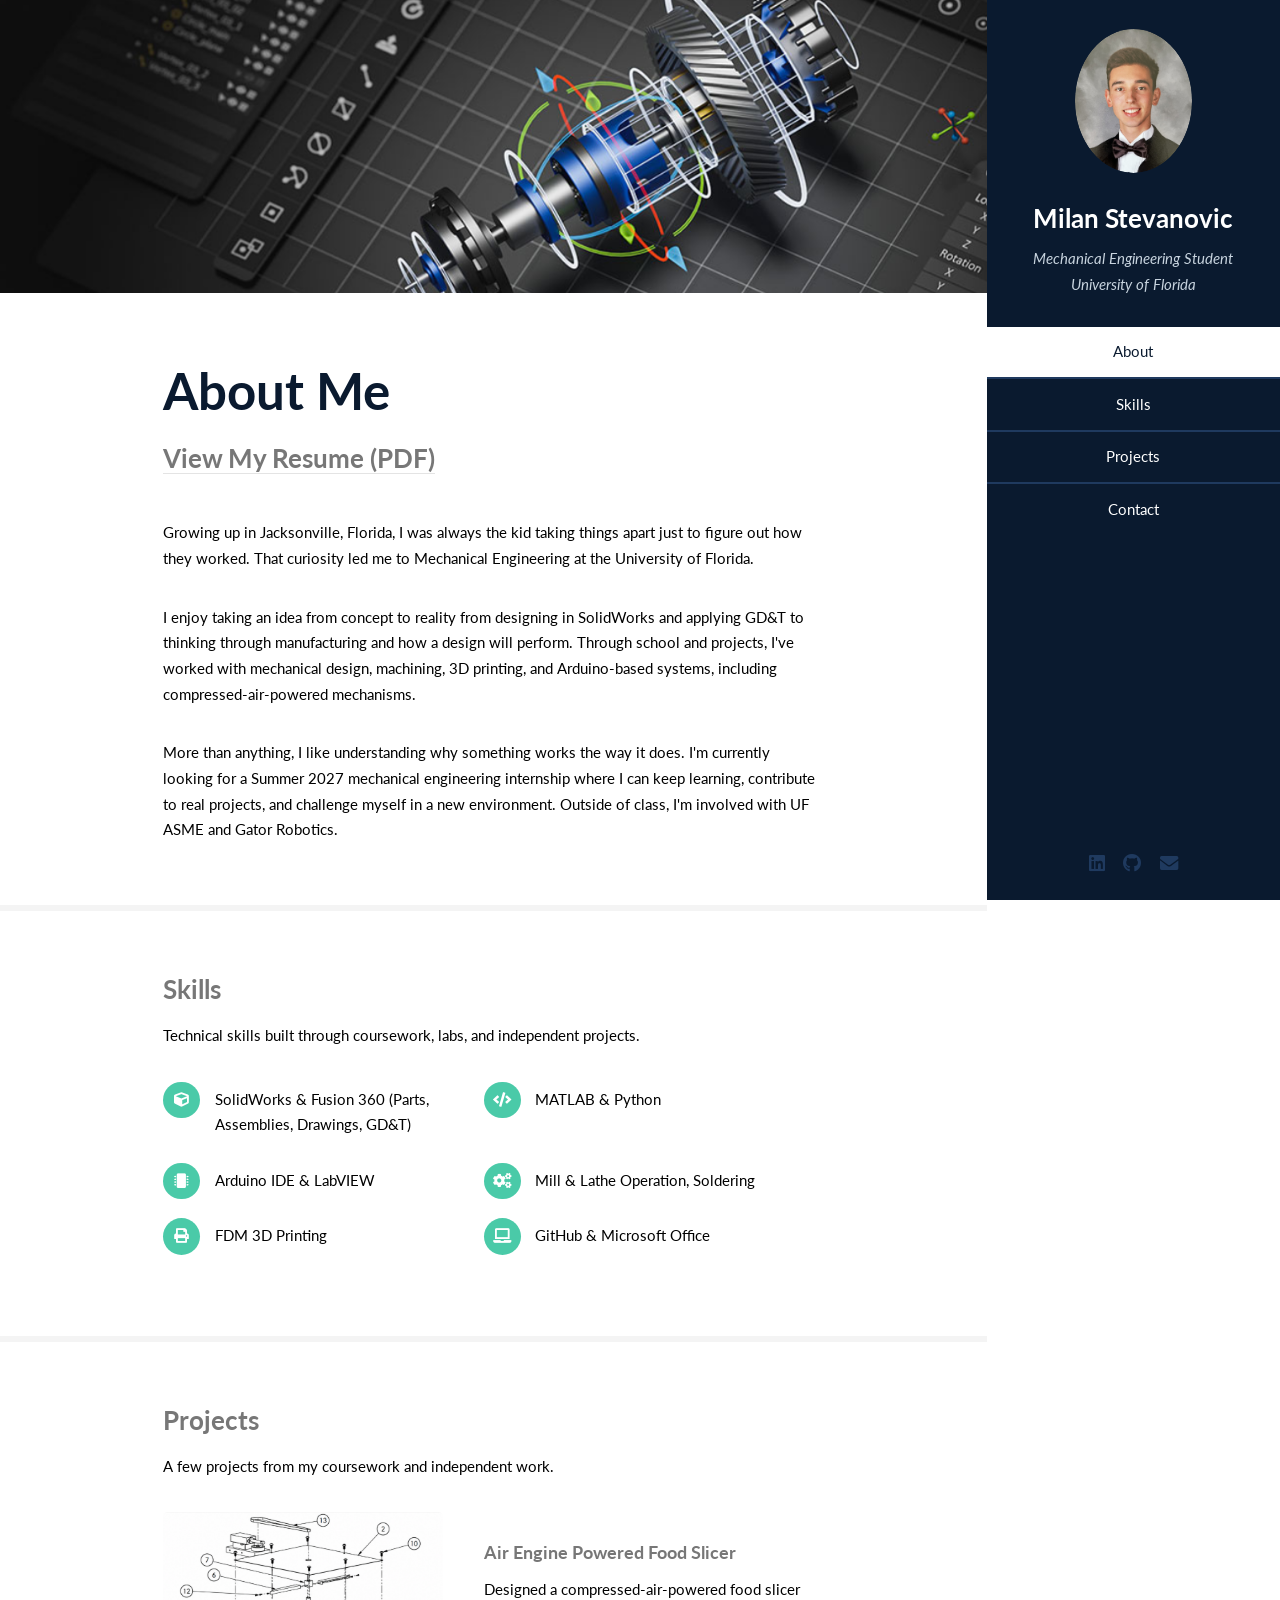
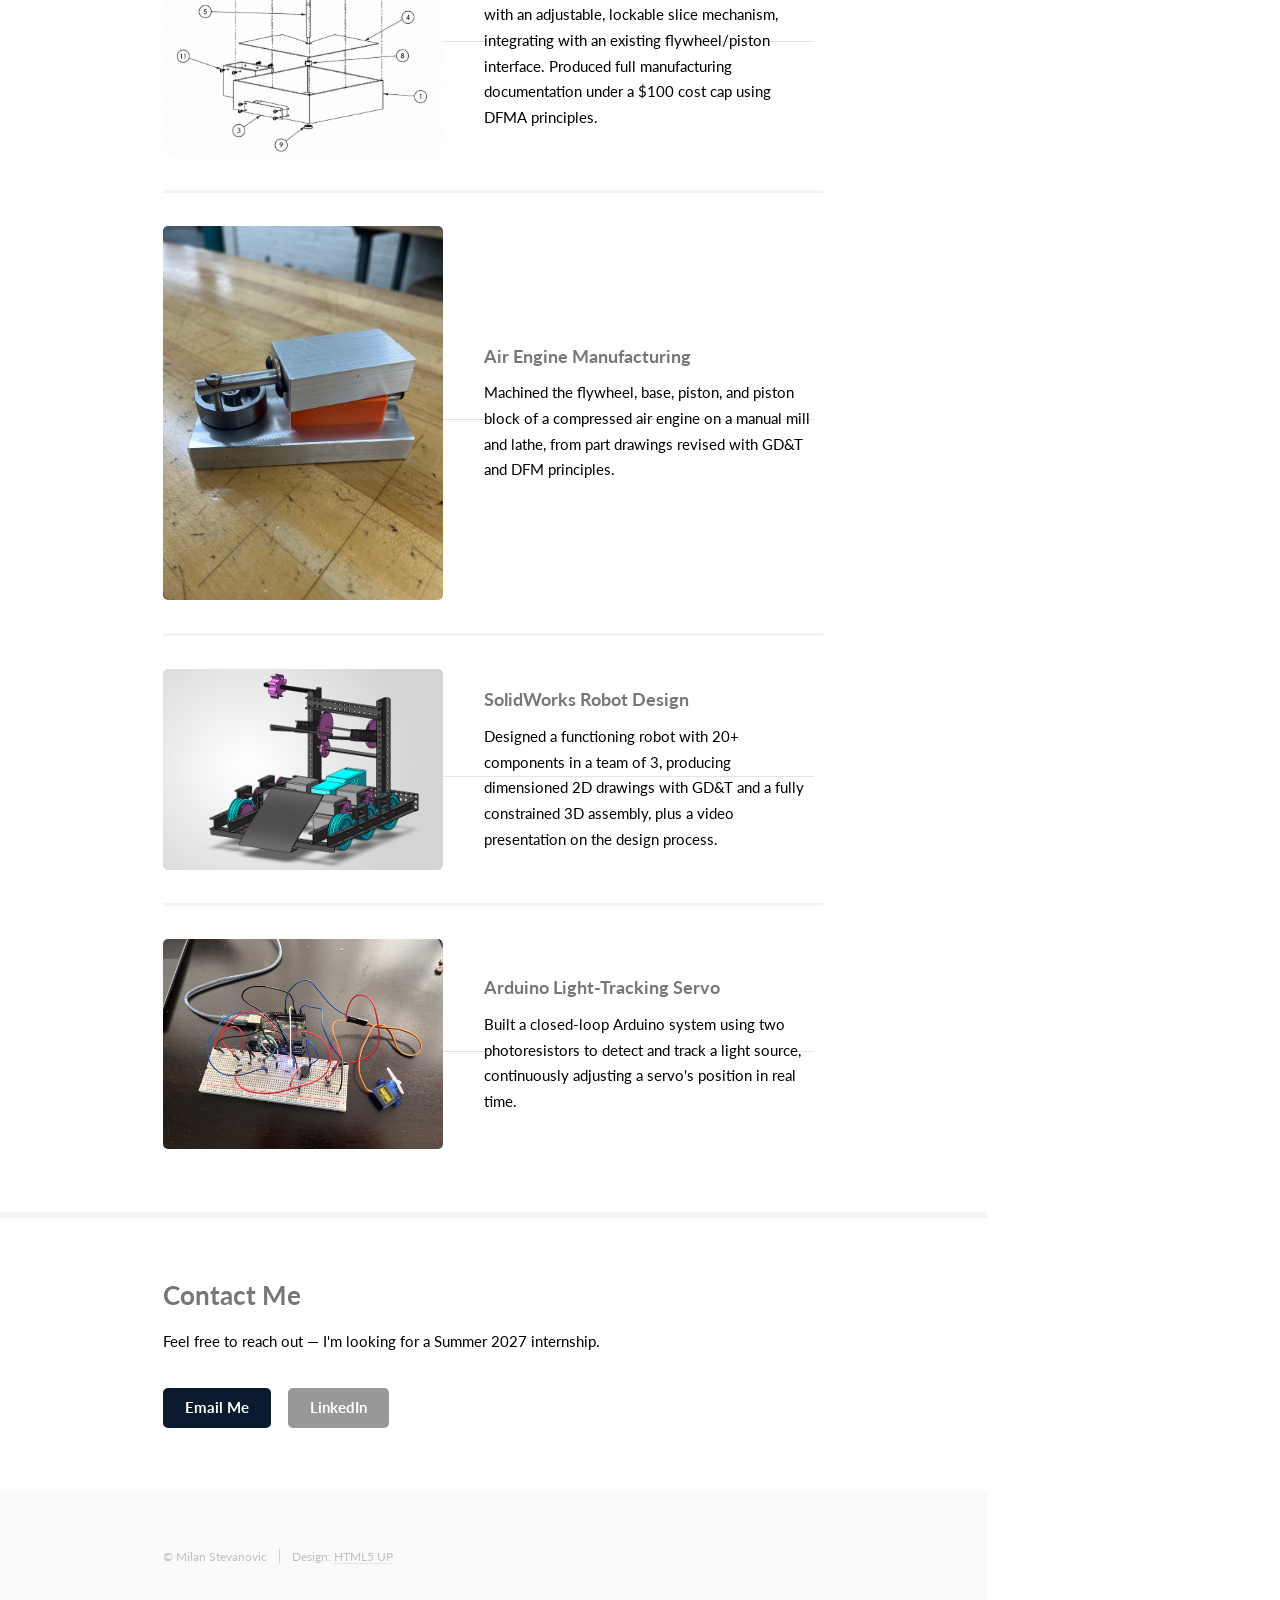
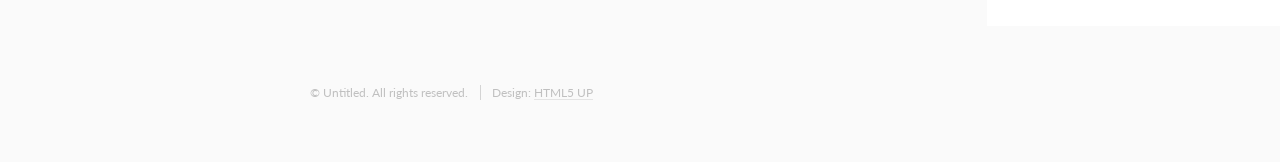
==== index.html @ d5497166 "Update print statement from 'Hello' to 'Goodbye'" ====
<!DOCTYPE HTML>
<html>
	<head>
		<title>Milan Stevanovic — Mechanical Engineering Portfolio</title>
		<meta charset="utf-8" />
		<meta name="viewport" content="width=device-width, initial-scale=1, user-scalable=no" />
		<link rel="stylesheet" href="assets/css/main.css" />
	</head>
	<body class="is-preload">

		<!-- Header -->
<section id="header">
				<header>
					<span class="image avatar"><img src="images/avatar.jpg" alt="" /></span>
					<h1 id="logo"><a href="#">Milan Stevanovic</a></h1>
					<p>Mechanical Engineering Student<br />
					University of Florida</p>
				</header>
				<nav id="nav">
					<ul>
						<li><a href="#one" class="active">About</a></li>
						<li><a href="#two">Skills</a></li>
						<li><a href="#three">Projects</a></li>
						<li><a href="#four">Contact</a></li>
					</ul>
				</nav>
				<footer>
					<ul class="icons">
						<li><a href="https://www.linkedin.com/in/milan-stevanovic-946974375/" class="icon brands fa-linkedin"><span class="label">LinkedIn</span></a></li>
						<li><a href="#" class="icon brands fa-github"><span class="label">Github</span></a></li>
						<li><a href="mailto:stevann.milan@gmail.com" class="icon solid fa-envelope"><span class="label">Email</span></a></li>
					</ul>
				</footer>
			</section>

		<!-- Wrapper -->
			<div id="wrapper">

				<!-- Main -->
					<div id="main">

						<!-- One -->
							<section id="one">
								<div class="image main" data-position="center">
									<img src="images/banner1.png" alt="" />
								</div>
								<div class="container">
									<header class="major">
										<h2>About Me</h2>
										<p><a href="documents/Resume.pdf" target="_blank">View My Resume (PDF)</a></p>
									</header>
									<p>Growing up in Jacksonville, Florida, I was always the kid taking things apart just to figure out how they worked. That curiosity led me to Mechanical Engineering at the University of Florida.</p>

<p>I enjoy taking an idea from concept to reality  from designing in SolidWorks and applying GD&T to thinking through manufacturing and how a design will perform. Through school and projects, I've worked with mechanical design, machining, 3D printing, and Arduino-based systems, including compressed-air-powered mechanisms.</p>

<p>More than anything, I like understanding why something works the way it does. I'm currently looking for a Summer 2027 mechanical engineering internship where I can keep learning, contribute to real projects, and challenge myself in a new environment. Outside of class, I'm involved with UF ASME and Gator Robotics.</p>
								</div>
							</section>

						<!-- Two -->
							<section id="two">
								<div class="container">
									<h3>Skills</h3>
									<p>Technical skills built through coursework, labs, and independent projects.</p>
									<ul class="feature-icons">
    <li class="icon solid fa-cube">SolidWorks &amp; Fusion 360 (Parts, Assemblies, Drawings, GD&T)</li>
    <li class="icon solid fa-code">MATLAB &amp; Python</li>
    <li class="icon solid fa-microchip">Arduino IDE &amp; LabVIEW</li>
    <li class="icon solid fa-cogs">Mill &amp; Lathe Operation, Soldering</li>
    <li class="icon solid fa-print">FDM 3D Printing</li>
    <li class="icon solid fa-laptop">GitHub &amp; Microsoft Office</li>
</ul>
								</div>
							</section>

<!-- Three -->
							<section id="three">
								<div class="container">
									<h3>Projects</h3>
									<p>A few projects from my coursework and independent work.</p>
									<div class="features">
										<article>
											<a href="air-engine-slicer.html" class="article-link">
												<span class="image"><img src="images/explodedview.png" alt="" /></span>
												<div class="inner">
													<h4>Air Engine Powered Food Slicer</h4>
													<p>Designed a compressed-air-powered food slicer with an adjustable, lockable slice mechanism, integrating with an existing flywheel/piston interface. Produced full manufacturing documentation under a $100 cost cap using DFMA principles.</p>
												</div>
											</a>
										</article>
										<article>
	<a href="air-engine-manufacturing.html" class="article-link">
		<span class="image"><img src="images/engine1.JPG" alt="" /></span>
		<div class="inner">
			<h4>Air Engine Manufacturing</h4>
			<p>Machined the flywheel, base, piston, and piston block of a compressed air engine on a manual mill and lathe, from part drawings revised with GD&amp;T and DFM principles.</p>
		</div>
	</a>
</article>
										<article>
											<a href="solidworks-robot.html" class="article-link">
												<span class="image"><img src="images/robot-image.png" alt="" /></span>
												<div class="inner">
													<h4>SolidWorks Robot Design</h4>
													<p>Designed a functioning robot with 20+ components in a team of 3, producing dimensioned 2D drawings with GD&amp;T and a fully constrained 3D assembly, plus a video presentation on the design process.</p>
												</div>
											</a>
										</article>
										<article>
											<a href="animal-feeder.html" class="article-link">
	<span class="image"><img src="images/arduino.png" alt="Breadboard wiring for the light-tracking servo circuit" /></span>
	<div class="inner">
		<h4>Arduino Light-Tracking Servo</h4>
		<p>Built a closed-loop Arduino system using two photoresistors to detect and track a light source, continuously adjusting a servo's position in real time.</p>
	</div>
</a>
										</article>
									</div>
								</div>
							</section>

						<!-- Four -->
							<section id="four">
								<div class="container">
									<h3>Contact Me</h3>
									<p>Feel free to reach out — I'm looking for a Summer 2027 internship.</p>
									<ul class="actions">
										<li><a href="mailto:stevann.milan@gmail.com" class="button primary">Email Me</a></li>
										<li><a href="https://www.linkedin.com/in/milan-stevanovic-946974375/" class="button">LinkedIn</a></li>
									</ul>
								</div>
							</section>

					</div>

				<!-- Footer -->
					<section id="footer">
						<div class="container">
							<ul class="copyright">
								<li>&copy; Milan Stevanovic</li><li>Design: <a href="http://html5up.net">HTML5 UP</a></li>
							</ul>
						</div>
					</section>

			</div>

		<!-- Scripts -->
			<script src="assets/js/jquery.min.js"></script>
			<script src="assets/js/jquery.scrollex.min.js"></script>
			<script src="assets/js/jquery.scrolly.min.js"></script>
			<script src="assets/js/browser.min.js"></script>
			<script src="assets/js/breakpoints.min.js"></script>
			<script src="assets/js/util.js"></script>
			<script src="assets/js/main.js"></script>

	</body>
</html>

						<!-- Five -->
						<!--
							<section id="five">
								<div class="container">
									<h3>Elements</h3>

									<section>
										<h4>Text</h4>
										<p>This is <b>bold</b> and this is <strong>strong</strong>. This is <i>italic</i> and this is <em>emphasized</em>.
										This is <sup>superscript</sup> text and this is <sub>subscript</sub> text.
										This is <u>underlined</u> and this is code: <code>for (;;) { ... }</code>. Finally, <a href="#">this is a link</a>.</p>
										<hr />
										<header>
											<h4>Heading with a Subtitle</h4>
											<p>Lorem ipsum dolor sit amet nullam id egestas urna aliquam</p>
										</header>
										<p>Nunc lacinia ante nunc ac lobortis. Interdum adipiscing gravida odio porttitor sem non mi integer non faucibus ornare mi ut ante amet placerat aliquet. Volutpat eu sed ante lacinia sapien lorem accumsan varius montes viverra nibh in adipiscing blandit tempus accumsan.</p>
										<header>
											<h5>Heading with a Subtitle</h5>
											<p>Lorem ipsum dolor sit amet nullam id egestas urna aliquam</p>
										</header>
										<p>Nunc lacinia ante nunc ac lobortis. Interdum adipiscing gravida odio porttitor sem non mi integer non faucibus ornare mi ut ante amet placerat aliquet. Volutpat eu sed ante lacinia sapien lorem accumsan varius montes viverra nibh in adipiscing blandit tempus accumsan.</p>
										<hr />
										<h2>Heading Level 2</h2>
										<h3>Heading Level 3</h3>
										<h4>Heading Level 4</h4>
										<h5>Heading Level 5</h5>
										<h6>Heading Level 6</h6>
										<hr />
										<h5>Blockquote</h5>
										<blockquote>Fringilla nisl. Donec accumsan interdum nisi, quis tincidunt felis sagittis eget tempus euismod. Vestibulum ante ipsum primis in faucibus vestibulum. Blandit adipiscing eu felis iaculis volutpat ac adipiscing accumsan faucibus. Vestibulum ante ipsum primis in faucibus lorem ipsum dolor sit amet nullam adipiscing eu felis.</blockquote>
										<h5>Preformatted</h5>
										<pre><code>i = 0;

while (!deck.isInOrder()) {
    print 'Iteration ' + i;
    deck.shuffle();
    i++;
}

print 'It took ' + i + ' iterations to sort the deck.';</code></pre>
									</section>

									<section>
										<h4>Lists</h4>
										<div class="row">
											<div class="col-6 col-12-xsmall">
												<h5>Unordered</h5>
												<ul>
													<li>Dolor pulvinar etiam magna etiam.</li>
													<li>Sagittis adipiscing lorem eleifend.</li>
													<li>Felis enim feugiat dolore viverra.</li>
												</ul>
												<h5>Alternate</h5>
												<ul class="alt">
													<li>Dolor pulvinar etiam magna etiam.</li>
													<li>Sagittis adipiscing lorem eleifend.</li>
													<li>Felis enim feugiat dolore viverra.</li>
												</ul>
											</div>
											<div class="col-6 col-12-xsmall">
												<h5>Ordered</h5>
												<ol>
													<li>Dolor pulvinar etiam magna etiam.</li>
													<li>Etiam vel felis at lorem sed viverra.</li>
													<li>Felis enim feugiat dolore viverra.</li>
													<li>Dolor pulvinar etiam magna etiam.</li>
													<li>Etiam vel felis at lorem sed viverra.</li>
													<li>Felis enim feugiat dolore viverra.</li>
												</ol>
												<h5>Icons</h5>
												<ul class="icons">
													<li><a href="#" class="icon brands fa-twitter"><span class="label">Twitter</span></a></li>
													<li><a href="#" class="icon brands fa-facebook-f"><span class="label">Facebook</span></a></li>
													<li><a href="#" class="icon brands fa-instagram"><span class="label">Instagram</span></a></li>
													<li><a href="#" class="icon brands fa-github"><span class="label">Github</span></a></li>
													<li><a href="#" class="icon brands fa-dribbble"><span class="label">Dribbble</span></a></li>
													<li><a href="#" class="icon brands fa-tumblr"><span class="label">Tumblr</span></a></li>
												</ul>
											</div>
										</div>
										<h5>Actions</h5>
										<ul class="actions">
											<li><a href="#" class="button primary">Default</a></li>
											<li><a href="#" class="button">Default</a></li>
											<li><a href="#" class="button alt">Default</a></li>
										</ul>
										<ul class="actions small">
											<li><a href="#" class="button primary small">Small</a></li>
											<li><a href="#" class="button small">Small</a></li>
											<li><a href="#" class="button alt small">Small</a></li>
										</ul>
										<div class="row">
											<div class="col-3 col-6-medium col-12-xsmall">
												<ul class="actions stacked">
													<li><a href="#" class="button primary">Default</a></li>
													<li><a href="#" class="button">Default</a></li>
													<li><a href="#" class="button alt">Default</a></li>
												</ul>
											</div>
											<div class="col-3 col-6 col-12-xsmall">
												<ul class="actions stacked">
													<li><a href="#" class="button primary small">Small</a></li>
													<li><a href="#" class="button small">Small</a></li>
													<li><a href="#" class="button alt small">Small</a></li>
												</ul>
											</div>
											<div class="col-3 col-6-medium col-12-xsmall">
												<ul class="actions stacked">
													<li><a href="#" class="button primary fit">Default</a></li>
													<li><a href="#" class="button fit">Default</a></li>
													<li><a href="#" class="button alt fit">Default</a></li>
												</ul>
											</div>
											<div class="col-3 col-6-medium col-12-xsmall">
												<ul class="actions stacked">
													<li><a href="#" class="button primary small fit">Small</a></li>
													<li><a href="#" class="button small fit">Small</a></li>
													<li><a href="#" class="button alt small fit">Small</a></li>
												</ul>
											</div>
										</div>
									</section>

									<section>
										<h4>Table</h4>
										<h5>Default</h5>
										<div class="table-wrapper">
											<table>
												<thead>
													<tr>
														<th>Name</th>
														<th>Description</th>
														<th>Price</th>
													</tr>
												</thead>
												<tbody>
													<tr>
														<td>Item One</td>
														<td>Ante turpis integer aliquet porttitor.</td>
														<td>29.99</td>
													</tr>
													<tr>
														<td>Item Two</td>
														<td>Vis ac commodo adipiscing arcu aliquet.</td>
														<td>19.99</td>
													</tr>
													<tr>
														<td>Item Three</td>
														<td> Morbi faucibus arcu accumsan lorem.</td>
														<td>29.99</td>
													</tr>
													<tr>
														<td>Item Four</td>
														<td>Vitae integer tempus condimentum.</td>
														<td>19.99</td>
													</tr>
													<tr>
														<td>Item Five</td>
														<td>Ante turpis integer aliquet porttitor.</td>
														<td>29.99</td>
													</tr>
												</tbody>
												<tfoot>
													<tr>
														<td colspan="2"></td>
														<td>100.00</td>
													</tr>
												</tfoot>
											</table>
										</div>

										<h5>Alternate</h5>
										<div class="table-wrapper">
											<table class="alt">
												<thead>
													<tr>
														<th>Name</th>
														<th>Description</th>
														<th>Price</th>
													</tr>
												</thead>
												<tbody>
													<tr>
														<td>Item One</td>
														<td>Ante turpis integer aliquet porttitor.</td>
														<td>29.99</td>
													</tr>
													<tr>
														<td>Item Two</td>
														<td>Vis ac commodo adipiscing arcu aliquet.</td>
														<td>19.99</td>
													</tr>
													<tr>
														<td>Item Three</td>
														<td> Morbi faucibus arcu accumsan lorem.</td>
														<td>29.99</td>
													</tr>
													<tr>
														<td>Item Four</td>
														<td>Vitae integer tempus condimentum.</td>
														<td>19.99</td>
													</tr>
													<tr>
														<td>Item Five</td>
														<td>Ante turpis integer aliquet porttitor.</td>
														<td>29.99</td>
													</tr>
												</tbody>
												<tfoot>
													<tr>
														<td colspan="2"></td>
														<td>100.00</td>
													</tr>
												</tfoot>
											</table>
										</div>
									</section>

									<section>
										<h4>Buttons</h4>
										<ul class="actions">
											<li><a href="#" class="button primary">Primary</a></li>
											<li><a href="#" class="button">Default</a></li>
											<li><a href="#" class="button alt">Alternate</a></li>
										</ul>
										<ul class="actions">
											<li><a href="#" class="button primary large">Large</a></li>
											<li><a href="#" class="button">Default</a></li>
											<li><a href="#" class="button alt small">Small</a></li>
										</ul>
										<ul class="actions fit">
											<li><a href="#" class="button primary fit">Fit</a></li>
											<li><a href="#" class="button fit">Fit</a></li>
											<li><a href="#" class="button alt fit">Fit</a></li>
										</ul>
										<ul class="actions fit small">
											<li><a href="#" class="button primary fit small">Fit + Small</a></li>
											<li><a href="#" class="button fit small">Fit + Small</a></li>
											<li><a href="#" class="button alt fit small">Fit + Small</a></li>
										</ul>
										<ul class="actions">
											<li><a href="#" class="button primary icon solid fa-download">Icon</a></li>
											<li><a href="#" class="button icon solid fa-download">Icon</a></li>
											<li><a href="#" class="button alt icon solid fa-check">Icon</a></li>
										</ul>
										<ul class="actions">
											<li><span class="button primary disabled">Primary</span></li>
											<li><span class="button disabled">Default</span></li>
											<li><span class="button alt disabled">Alternate</span></li>
										</ul>
									</section>

									<section>
										<h4>Form</h4>
										<form method="post" action="#">
											<div class="row gtr-uniform">
												<div class="col-6 col-12-xsmall">
													<input type="text" name="demo-name" id="demo-name" value="" placeholder="Name" />
												</div>
												<div class="col-6 col-12-xsmall">
													<input type="email" name="demo-email" id="demo-email" value="" placeholder="Email" />
												</div>
												<div class="col-12">
													<select name="demo-category" id="demo-category">
														<option value="">- Category -</option>
														<option value="1">Manufacturing</option>
														<option value="1">Shipping</option>
														<option value="1">Administration</option>
														<option value="1">Human Resources</option>
													</select>
												</div>
												<div class="col-4 col-12-medium">
													<input type="radio" id="demo-priority-low" name="demo-priority" checked>
													<label for="demo-priority-low">Low Priority</label>
												</div>
												<div class="col-4 col-12-medium">
													<input type="radio" id="demo-priority-normal" name="demo-priority">
													<label for="demo-priority-normal">Normal Priority</label>
												</div>
												<div class="col-4 col-12-medium">
													<input type="radio" id="demo-priority-high" name="demo-priority">
													<label for="demo-priority-high">High Priority</label>
												</div>
												<div class="col-6 col-12-medium">
													<input type="checkbox" id="demo-copy" name="demo-copy">
													<label for="demo-copy">Email me a copy of this message</label>
												</div>
												<div class="col-6 col-12-medium">
													<input type="checkbox" id="demo-human" name="demo-human" checked>
													<label for="demo-human">I am a human and not a robot</label>
												</div>
												<div class="col-12">
													<textarea name="demo-message" id="demo-message" placeholder="Enter your message" rows="6"></textarea>
												</div>
												<div class="col-12">
													<ul class="actions">
														<li><input type="submit" value="Send Message" /></li>
														<li><input type="reset" value="Reset" class="alt" /></li>
													</ul>
												</div>
											</div>
										</form>
									</section>

									<section>
										<h4>Image</h4>
										<h5>Fit</h5>
										<span class="image fit"><img src="images/banner.jpg" alt="" /></span>
										<div class="box alt">
											<div class="row gtr-50 gtr-uniform">
												<div class="col-4"><span class="image fit"><img src="images/pic01.jpg" alt="" /></span></div>
												<div class="col-4"><span class="image fit"><img src="images/pic02.jpg" alt="" /></span></div>
												<div class="col-4"><span class="image fit"><img src="images/pic03.jpg" alt="" /></span></div>
												<div class="col-4"><span class="image fit"><img src="images/pic02.jpg" alt="" /></span></div>
												<div class="col-4"><span class="image fit"><img src="images/pic03.jpg" alt="" /></span></div>
												<div class="col-4"><span class="image fit"><img src="images/pic01.jpg" alt="" /></span></div>
												<div class="col-4"><span class="image fit"><img src="images/pic03.jpg" alt="" /></span></div>
												<div class="col-4"><span class="image fit"><img src="images/pic01.jpg" alt="" /></span></div>
												<div class="col-4"><span class="image fit"><img src="images/pic02.jpg" alt="" /></span></div>
											</div>
										</div>
										<h5>Left &amp; Right</h5>
										<p><span class="image left"><img src="images/avatar.jpg" alt="" /></span>Fringilla nisl. Donec accumsan interdum nisi, quis tincidunt felis sagittis eget. tempus euismod. Vestibulum ante ipsum primis in faucibus vestibulum. Blandit adipiscing eu felis iaculis volutpat ac adipiscing accumsan eu faucibus. Integer ac pellentesque praesent tincidunt felis sagittis eget. tempus euismod. Vestibulum ante ipsum primis in faucibus vestibulum. Blandit adipiscing eu felis iaculis volutpat ac adipiscing accumsan eu faucibus. Integer ac pellentesque praesent. Donec accumsan interdum nisi, quis tincidunt felis sagittis eget. tempus euismod. Vestibulum ante ipsum primis in faucibus vestibulum. Blandit adipiscing eu felis iaculis volutpat ac adipiscing accumsan eu faucibus. Integer ac pellentesque praesent tincidunt felis sagittis eget. tempus euismod. Vestibulum ante ipsum primis in faucibus vestibulum. Blandit adipiscing eu felis iaculis volutpat ac adipiscing accumsan eu faucibus. Integer ac pellentesque praesent.</p>
										<p><span class="image right"><img src="images/avatar.jpg" alt="" /></span>Fringilla nisl. Donec accumsan interdum nisi, quis tincidunt felis sagittis eget. tempus euismod. Vestibulum ante ipsum primis in faucibus vestibulum. Blandit adipiscing eu felis iaculis volutpat ac adipiscing accumsan eu faucibus. Integer ac pellentesque praesent tincidunt felis sagittis eget. tempus euismod. Vestibulum ante ipsum primis in faucibus vestibulum. Blandit adipiscing eu felis iaculis volutpat ac adipiscing accumsan eu faucibus. Integer ac pellentesque praesent. Donec accumsan interdum nisi, quis tincidunt felis sagittis eget. tempus euismod. Vestibulum ante ipsum primis in faucibus vestibulum. Blandit adipiscing eu felis iaculis volutpat ac adipiscing accumsan eu faucibus. Integer ac pellentesque praesent tincidunt felis sagittis eget. tempus euismod. Vestibulum ante ipsum primis in faucibus vestibulum. Blandit adipiscing eu felis iaculis volutpat ac adipiscing accumsan eu faucibus. Integer ac pellentesque praesent.</p>
									</section>

								</div>
							</section>
						-->

					</div>

				<!-- Footer -->
					<section id="footer">
						<div class="container">
							<ul class="copyright">
								<li>&copy; Untitled. All rights reserved.</li><li>Design: <a href="http://html5up.net">HTML5 UP</a></li>
							</ul>
						</div>
					</section>

			</div>

		<!-- Scripts -->
			<script src="assets/js/jquery.min.js"></script>
			<script src="assets/js/jquery.scrollex.min.js"></script>
			<script src="assets/js/jquery.scrolly.min.js"></script>
			<script src="assets/js/browser.min.js"></script>
			<script src="assets/js/breakpoints.min.js"></script>
			<script src="assets/js/util.js"></script>
			<script src="assets/js/main.js"></script>

	</body>
</html>
---- assets/css/main.css ----
@import url("fontawesome-all.min.css");
@import url("https://fonts.googleapis.com/css?family=Lato:400,400italic,700,700italic|Source+Code+Pro:400");

/*
	Read Only by HTML5 UP
	html5up.net | @ajlkn
	Free for personal and commercial use under the CCA 3.0 license (html5up.net/license)
*/

html, body, div, span, applet, object,
iframe, h1, h2, h3, h4, h5, h6, p, blockquote,
pre, a, abbr, acronym, address, big, cite,
code, del, dfn, em, img, ins, kbd, q, s, samp,
small, strike, strong, sub, sup, tt, var, b,
u, i, center, dl, dt, dd, ol, ul, li, fieldset,
form, label, legend, table, caption, tbody,
tfoot, thead, tr, th, td, article, aside,
canvas, details, embed, figure, figcaption,
footer, header, hgroup, menu, nav, output, ruby,
section, summary, time, mark, audio, video {
	margin: 0;
	padding: 0;
	border: 0;
	font-size: 100%;
	font: inherit;
	vertical-align: baseline;}

article, aside, details, figcaption, figure,
footer, header, hgroup, menu, nav, section {
	display: block;}

body {
	line-height: 1;
}

ol, ul {
	list-style: none;
}

blockquote, q {
	quotes: none;
}

	blockquote:before, blockquote:after, q:before, q:after {
		content: '';
		content: none;
	}

table {
	border-collapse: collapse;
	border-spacing: 0;
}

body {
	-webkit-text-size-adjust: none;
}

mark {
	background-color: transparent;
	color: inherit;
}

input::-moz-focus-inner {
	border: 0;
	padding: 0;
}

input, select, textarea {
	-moz-appearance: none;
	-webkit-appearance: none;
	-ms-appearance: none;
	appearance: none;
}

/* Basic */

	html {
		box-sizing: border-box;
	}

	*, *:before, *:after {
		box-sizing: inherit;
	}

	body {
		background: #fff;
	}

		body.is-preload *, body.is-preload *:before, body.is-preload *:after {
			-moz-animation: none !important;
			-webkit-animation: none !important;
			-ms-animation: none !important;
			animation: none !important;
			-moz-transition: none !important;
			-webkit-transition: none !important;
			-ms-transition: none !important;
			transition: none !important;
		}

	body, input, select, textarea {
		color: #000000;
		font-family: "Lato", sans-serif;
		font-size: 16pt;
		font-weight: 400;
		line-height: 1.75em;
	}

	a {
		-moz-transition: color 0.2s ease-in-out, border-color 0.2s ease-in-out;
		-webkit-transition: color 0.2s ease-in-out, border-color 0.2s ease-in-out;
		-ms-transition: color 0.2s ease-in-out, border-color 0.2s ease-in-out;
		transition: color 0.2s ease-in-out, border-color 0.2s ease-in-out;
		border-bottom: solid 1px #e4e4e4;
		color: inherit;
		text-decoration: none;
	}

		a:hover {
			border-bottom-color: transparent;
			color: #0A1A2F !important;
		}

	strong, b {
		color: #000000;
		font-weight: 700;
	}

	em, i {
		font-style: italic;
	}

	p {
		margin: 0 0 2.25em 0;
	}

	h1, h2, h3, h4, h5, h6 {
		color: #777;
		font-weight: 700;
		line-height: 1em;
		margin: 0 0 0.5625em 0;
	}

		h1 a, h2 a, h3 a, h4 a, h5 a, h6 a {
			border: 0;
			color: inherit;
			text-decoration: none;
		}

	h2 {
		font-size: 2em;
		line-height: 1.5em;
	}

	h3 {
		font-size: 1.75em;
		line-height: 1.5em;
	}

	h4 {
		font-size: 1.25em;
		line-height: 1.5em;
	}

	h5 {
		font-size: 0.9em;
		line-height: 1.5em;
	}

	h6 {
		font-size: 0.7em;
		line-height: 1.5em;
	}

	sub {
		font-size: 0.8em;
		position: relative;
		top: 0.5em;
	}

	sup {
		font-size: 0.8em;
		position: relative;
		top: -0.5em;
	}

	hr {
		border: 0;
		border-bottom: solid 2px #f4f4f4;
		margin: 2.25em 0;
	}

		hr.major {
			margin: 3.375em 0;
		}

	blockquote {
		border-left: solid 8px #e4e4e4;
		font-style: italic;
		margin: 0 0 2.25em 0;
		padding: 0.5em 0 0.5em 2em;
	}

	code {
		background: #555;
		border-radius: 5px;
		color: #fff;
		font-family: "Source Code Pro", monospace;
		font-size: 0.9em;
		margin: 0 0.25em;
		padding: 0.25em 0.65em;
	}

	pre {
		font-family: "Source Code Pro", monospace;
		font-size: 0.9em;
		margin: 0 0 2.25em 0;
	}

		pre code {
			-webkit-overflow-scrolling: touch;
			display: block;
			line-height: 1.5em;
			overflow-x: auto;
			padding: 1em 1.5em;
		}

	.align-left {
		text-align: left;
	}

	.align-center {
		text-align: center;
	}

	.align-right {
		text-align: right;
	}

/* Row */

	.row {
		display: flex;
		flex-wrap: wrap;
		box-sizing: border-box;
		align-items: stretch;
	}

		.row > * {
			box-sizing: border-box;
		}

		.row.gtr-uniform > * > :last-child {
			margin-bottom: 0;
		}

		.row.aln-left {
			justify-content: flex-start;
		}

		.row.aln-center {
			justify-content: center;
		}

		.row.aln-right {
			justify-content: flex-end;
		}

		.row.aln-top {
			align-items: flex-start;
		}

		.row.aln-middle {
			align-items: center;
		}

		.row.aln-bottom {
			align-items: flex-end;
		}

		.row > .imp {
			order: -1;
		}

		.row > .col-1 {
			width: 8.33333%;
		}

		.row > .off-1 {
			margin-left: 8.33333%;
		}

		.row > .col-2 {
			width: 16.66667%;
		}

		.row > .off-2 {
			margin-left: 16.66667%;
		}

		.row > .col-3 {
			width: 25%;
		}

		.row > .off-3 {
			margin-left: 25%;
		}

		.row > .col-4 {
			width: 33.33333%;
		}

		.row > .off-4 {
			margin-left: 33.33333%;
		}

		.row > .col-5 {
			width: 41.66667%;
		}

		.row > .off-5 {
			margin-left: 41.66667%;
		}

		.row > .col-6 {
			width: 50%;
		}

		.row > .off-6 {
			margin-left: 50%;
		}

		.row > .col-7 {
			width: 58.33333%;
		}

		.row > .off-7 {
			margin-left: 58.33333%;
		}

		.row > .col-8 {
			width: 66.66667%;
		}

		.row > .off-8 {
			margin-left: 66.66667%;
		}

		.row > .col-9 {
			width: 75%;
		}

		.row > .off-9 {
			margin-left: 75%;
		}

		.row > .col-10 {
			width: 83.33333%;
		}

		.row > .off-10 {
			margin-left: 83.33333%;
		}

		.row > .col-11 {
			width: 91.66667%;
		}

		.row > .off-11 {
			margin-left: 91.66667%;
		}

		.row > .col-12 {
			width: 100%;
		}

		.row > .off-12 {
			margin-left: 100%;
		}

		.row.gtr-0 {
			margin-top: 0;
			margin-left: 0em;
		}

			.row.gtr-0 > * {
				padding: 0 0 0 0em;
			}

			.row.gtr-0.gtr-uniform {
				margin-top: 0em;
			}

				.row.gtr-0.gtr-uniform > * {
					padding-top: 0em;
				}

		.row.gtr-25 {
			margin-top: 0;
			margin-left: -0.5em;
		}

			.row.gtr-25 > * {
				padding: 0 0 0 0.5em;
			}

			.row.gtr-25.gtr-uniform {
				margin-top: -0.5em;
			}

				.row.gtr-25.gtr-uniform > * {
					padding-top: 0.5em;
				}

		.row.gtr-50 {
			margin-top: 0;
			margin-left: -1em;
		}

			.row.gtr-50 > * {
				padding: 0 0 0 1em;
			}

			.row.gtr-50.gtr-uniform {
				margin-top: -1em;
			}

				.row.gtr-50.gtr-uniform > * {
					padding-top: 1em;
				}

		.row {
			margin-top: 0;
			margin-left: -2em;
		}

			.row > * {
				padding: 0 0 0 2em;
			}

			.row.gtr-uniform {
				margin-top: -2em;
			}

				.row.gtr-uniform > * {
					padding-top: 2em;
				}

		.row.gtr-150 {
			margin-top: 0;
			margin-left: -3em;
		}

			.row.gtr-150 > * {
				padding: 0 0 0 3em;
			}

			.row.gtr-150.gtr-uniform {
				margin-top: -3em;
			}

				.row.gtr-150.gtr-uniform > * {
					padding-top: 3em;
				}

		.row.gtr-200 {
			margin-top: 0;
			margin-left: -4em;
		}

			.row.gtr-200 > * {
				padding: 0 0 0 4em;
			}

			.row.gtr-200.gtr-uniform {
				margin-top: -4em;
			}

				.row.gtr-200.gtr-uniform > * {
					padding-top: 4em;
				}

		@media screen and (max-width: 1680px) {

			.row {
				display: flex;
				flex-wrap: wrap;
				box-sizing: border-box;
				align-items: stretch;
			}

				.row > * {
					box-sizing: border-box;
				}

				.row.gtr-uniform > * > :last-child {
					margin-bottom: 0;
				}

				.row.aln-left {
					justify-content: flex-start;
				}

				.row.aln-center {
					justify-content: center;
				}

				.row.aln-right {
					justify-content: flex-end;
				}

				.row.aln-top {
					align-items: flex-start;
				}

				.row.aln-middle {
					align-items: center;
				}

				.row.aln-bottom {
					align-items: flex-end;
				}

				.row > .imp-xlarge {
					order: -1;
				}

				.row > .col-1-xlarge {
					width: 8.33333%;
				}

				.row > .off-1-xlarge {
					margin-left: 8.33333%;
				}

				.row > .col-2-xlarge {
					width: 16.66667%;
				}

				.row > .off-2-xlarge {
					margin-left: 16.66667%;
				}

				.row > .col-3-xlarge {
					width: 25%;
				}

				.row > .off-3-xlarge {
					margin-left: 25%;
				}

				.row > .col-4-xlarge {
					width: 33.33333%;
				}

				.row > .off-4-xlarge {
					margin-left: 33.33333%;
				}

				.row > .col-5-xlarge {
					width: 41.66667%;
				}

				.row > .off-5-xlarge {
					margin-left: 41.66667%;
				}

				.row > .col-6-xlarge {
					width: 50%;
				}

				.row > .off-6-xlarge {
					margin-left: 50%;
				}

				.row > .col-7-xlarge {
					width: 58.33333%;
				}

				.row > .off-7-xlarge {
					margin-left: 58.33333%;
				}

				.row > .col-8-xlarge {
					width: 66.66667%;
				}

				.row > .off-8-xlarge {
					margin-left: 66.66667%;
				}

				.row > .col-9-xlarge {
					width: 75%;
				}

				.row > .off-9-xlarge {
					margin-left: 75%;
				}

				.row > .col-10-xlarge {
					width: 83.33333%;
				}

				.row > .off-10-xlarge {
					margin-left: 83.33333%;
				}

				.row > .col-11-xlarge {
					width: 91.66667%;
				}

				.row > .off-11-xlarge {
					margin-left: 91.66667%;
				}

				.row > .col-12-xlarge {
					width: 100%;
				}

				.row > .off-12-xlarge {
					margin-left: 100%;
				}

				.row.gtr-0 {
					margin-top: 0;
					margin-left: 0em;
				}

					.row.gtr-0 > * {
						padding: 0 0 0 0em;
					}

					.row.gtr-0.gtr-uniform {
						margin-top: 0em;
					}

						.row.gtr-0.gtr-uniform > * {
							padding-top: 0em;
						}

				.row.gtr-25 {
					margin-top: 0;
					margin-left: -0.5em;
				}

					.row.gtr-25 > * {
						padding: 0 0 0 0.5em;
					}

					.row.gtr-25.gtr-uniform {
						margin-top: -0.5em;
					}

						.row.gtr-25.gtr-uniform > * {
							padding-top: 0.5em;
						}

				.row.gtr-50 {
					margin-top: 0;
					margin-left: -1em;
				}

					.row.gtr-50 > * {
						padding: 0 0 0 1em;
					}

					.row.gtr-50.gtr-uniform {
						margin-top: -1em;
					}

						.row.gtr-50.gtr-uniform > * {
							padding-top: 1em;
						}

				.row {
					margin-top: 0;
					margin-left: -2em;
				}

					.row > * {
						padding: 0 0 0 2em;
					}

					.row.gtr-uniform {
						margin-top: -2em;
					}

						.row.gtr-uniform > * {
							padding-top: 2em;
						}

				.row.gtr-150 {
					margin-top: 0;
					margin-left: -3em;
				}

					.row.gtr-150 > * {
						padding: 0 0 0 3em;
					}

					.row.gtr-150.gtr-uniform {
						margin-top: -3em;
					}

						.row.gtr-150.gtr-uniform > * {
							padding-top: 3em;
						}

				.row.gtr-200 {
					margin-top: 0;
					margin-left: -4em;
				}

					.row.gtr-200 > * {
						padding: 0 0 0 4em;
					}

					.row.gtr-200.gtr-uniform {
						margin-top: -4em;
					}

						.row.gtr-200.gtr-uniform > * {
							padding-top: 4em;
						}

		}

		@media screen and (max-width: 1280px) {

			.row {
				display: flex;
				flex-wrap: wrap;
				box-sizing: border-box;
				align-items: stretch;
			}

				.row > * {
					box-sizing: border-box;
				}

				.row.gtr-uniform > * > :last-child {
					margin-bottom: 0;
				}

				.row.aln-left {
					justify-content: flex-start;
				}

				.row.aln-center {
					justify-content: center;
				}

				.row.aln-right {
					justify-content: flex-end;
				}

				.row.aln-top {
					align-items: flex-start;
				}

				.row.aln-middle {
					align-items: center;
				}

				.row.aln-bottom {
					align-items: flex-end;
				}

				.row > .imp-large {
					order: -1;
				}

				.row > .col-1-large {
					width: 8.33333%;
				}

				.row > .off-1-large {
					margin-left: 8.33333%;
				}

				.row > .col-2-large {
					width: 16.66667%;
				}

				.row > .off-2-large {
					margin-left: 16.66667%;
				}

				.row > .col-3-large {
					width: 25%;
				}

				.row > .off-3-large {
					margin-left: 25%;
				}

				.row > .col-4-large {
					width: 33.33333%;
				}

				.row > .off-4-large {
					margin-left: 33.33333%;
				}

				.row > .col-5-large {
					width: 41.66667%;
				}

				.row > .off-5-large {
					margin-left: 41.66667%;
				}

				.row > .col-6-large {
					width: 50%;
				}

				.row > .off-6-large {
					margin-left: 50%;
				}

				.row > .col-7-large {
					width: 58.33333%;
				}

				.row > .off-7-large {
					margin-left: 58.33333%;
				}

				.row > .col-8-large {
					width: 66.66667%;
				}

				.row > .off-8-large {
					margin-left: 66.66667%;
				}

				.row > .col-9-large {
					width: 75%;
				}

				.row > .off-9-large {
					margin-left: 75%;
				}

				.row > .col-10-large {
					width: 83.33333%;
				}

				.row > .off-10-large {
					margin-left: 83.33333%;
				}

				.row > .col-11-large {
					width: 91.66667%;
				}

				.row > .off-11-large {
					margin-left: 91.66667%;
				}

				.row > .col-12-large {
					width: 100%;
				}

				.row > .off-12-large {
					margin-left: 100%;
				}

				.row.gtr-0 {
					margin-top: 0;
					margin-left: 0em;
				}

					.row.gtr-0 > * {
						padding: 0 0 0 0em;
					}

					.row.gtr-0.gtr-uniform {
						margin-top: 0em;
					}

						.row.gtr-0.gtr-uniform > * {
							padding-top: 0em;
						}

				.row.gtr-25 {
					margin-top: 0;
					margin-left: -0.375em;
				}

					.row.gtr-25 > * {
						padding: 0 0 0 0.375em;
					}

					.row.gtr-25.gtr-uniform {
						margin-top: -0.375em;
					}

						.row.gtr-25.gtr-uniform > * {
							padding-top: 0.375em;
						}

				.row.gtr-50 {
					margin-top: 0;
					margin-left: -0.75em;
				}

					.row.gtr-50 > * {
						padding: 0 0 0 0.75em;
					}

					.row.gtr-50.gtr-uniform {
						margin-top: -0.75em;
					}

						.row.gtr-50.gtr-uniform > * {
							padding-top: 0.75em;
						}

				.row {
					margin-top: 0;
					margin-left: -1.5em;
				}

					.row > * {
						padding: 0 0 0 1.5em;
					}

					.row.gtr-uniform {
						margin-top: -1.5em;
					}

						.row.gtr-uniform > * {
							padding-top: 1.5em;
						}

				.row.gtr-150 {
					margin-top: 0;
					margin-left: -2.25em;
				}

					.row.gtr-150 > * {
						padding: 0 0 0 2.25em;
					}

					.row.gtr-150.gtr-uniform {
						margin-top: -2.25em;
					}

						.row.gtr-150.gtr-uniform > * {
							padding-top: 2.25em;
						}

				.row.gtr-200 {
					margin-top: 0;
					margin-left: -3em;
				}

					.row.gtr-200 > * {
						padding: 0 0 0 3em;
					}

					.row.gtr-200.gtr-uniform {
						margin-top: -3em;
					}

						.row.gtr-200.gtr-uniform > * {
							padding-top: 3em;
						}

		}

		@media screen and (max-width: 1024px) {

			.row {
				display: flex;
				flex-wrap: wrap;
				box-sizing: border-box;
				align-items: stretch;
			}

				.row > * {
					box-sizing: border-box;
				}

				.row.gtr-uniform > * > :last-child {
					margin-bottom: 0;
				}

				.row.aln-left {
					justify-content: flex-start;
				}

				.row.aln-center {
					justify-content: center;
				}

				.row.aln-right {
					justify-content: flex-end;
				}

				.row.aln-top {
					align-items: flex-start;
				}

				.row.aln-middle {
					align-items: center;
				}

				.row.aln-bottom {
					align-items: flex-end;
				}

				.row > .imp-medium {
					order: -1;
				}

				.row > .col-1-medium {
					width: 8.33333%;
				}

				.row > .off-1-medium {
					margin-left: 8.33333%;
				}

				.row > .col-2-medium {
					width: 16.66667%;
				}

				.row > .off-2-medium {
					margin-left: 16.66667%;
				}

				.row > .col-3-medium {
					width: 25%;
				}

				.row > .off-3-medium {
					margin-left: 25%;
				}

				.row > .col-4-medium {
					width: 33.33333%;
				}

				.row > .off-4-medium {
					margin-left: 33.33333%;
				}

				.row > .col-5-medium {
					width: 41.66667%;
				}

				.row > .off-5-medium {
					margin-left: 41.66667%;
				}

				.row > .col-6-medium {
					width: 50%;
				}

				.row > .off-6-medium {
					margin-left: 50%;
				}

				.row > .col-7-medium {
					width: 58.33333%;
				}

				.row > .off-7-medium {
					margin-left: 58.33333%;
				}

				.row > .col-8-medium {
					width: 66.66667%;
				}

				.row > .off-8-medium {
					margin-left: 66.66667%;
				}

				.row > .col-9-medium {
					width: 75%;
				}

				.row > .off-9-medium {
					margin-left: 75%;
				}

				.row > .col-10-medium {
					width: 83.33333%;
				}

				.row > .off-10-medium {
					margin-left: 83.33333%;
				}

				.row > .col-11-medium {
					width: 91.66667%;
				}

				.row > .off-11-medium {
					margin-left: 91.66667%;
				}

				.row > .col-12-medium {
					width: 100%;
				}

				.row > .off-12-medium {
					margin-left: 100%;
				}

				.row.gtr-0 {
					margin-top: 0;
					margin-left: 0em;
				}

					.row.gtr-0 > * {
						padding: 0 0 0 0em;
					}

					.row.gtr-0.gtr-uniform {
						margin-top: 0em;
					}

						.row.gtr-0.gtr-uniform > * {
							padding-top: 0em;
						}

				.row.gtr-25 {
					margin-top: 0;
					margin-left: -0.375em;
				}

					.row.gtr-25 > * {
						padding: 0 0 0 0.375em;
					}

					.row.gtr-25.gtr-uniform {
						margin-top: -0.375em;
					}

						.row.gtr-25.gtr-uniform > * {
							padding-top: 0.375em;
						}

				.row.gtr-50 {
					margin-top: 0;
					margin-left: -0.75em;
				}

					.row.gtr-50 > * {
						padding: 0 0 0 0.75em;
					}

					.row.gtr-50.gtr-uniform {
						margin-top: -0.75em;
					}

						.row.gtr-50.gtr-uniform > * {
							padding-top: 0.75em;
						}

				.row {
					margin-top: 0;
					margin-left: -1.5em;
				}

					.row > * {
						padding: 0 0 0 1.5em;
					}

					.row.gtr-uniform {
						margin-top: -1.5em;
					}

						.row.gtr-uniform > * {
							padding-top: 1.5em;
						}

				.row.gtr-150 {
					margin-top: 0;
					margin-left: -2.25em;
				}

					.row.gtr-150 > * {
						padding: 0 0 0 2.25em;
					}

					.row.gtr-150.gtr-uniform {
						margin-top: -2.25em;
					}

						.row.gtr-150.gtr-uniform > * {
							padding-top: 2.25em;
						}

				.row.gtr-200 {
					margin-top: 0;
					margin-left: -3em;
				}

					.row.gtr-200 > * {
						padding: 0 0 0 3em;
					}

					.row.gtr-200.gtr-uniform {
						margin-top: -3em;
					}

						.row.gtr-200.gtr-uniform > * {
							padding-top: 3em;
						}

		}

		@media screen and (max-width: 736px) {

			.row {
				display: flex;
				flex-wrap: wrap;
				box-sizing: border-box;
				align-items: stretch;
			}

				.row > * {
					box-sizing: border-box;
				}

				.row.gtr-uniform > * > :last-child {
					margin-bottom: 0;
				}

				.row.aln-left {
					justify-content: flex-start;
				}

				.row.aln-center {
					justify-content: center;
				}

				.row.aln-right {
					justify-content: flex-end;
				}

				.row.aln-top {
					align-items: flex-start;
				}

				.row.aln-middle {
					align-items: center;
				}

				.row.aln-bottom {
					align-items: flex-end;
				}

				.row > .imp-small {
					order: -1;
				}

				.row > .col-1-small {
					width: 8.33333%;
				}

				.row > .off-1-small {
					margin-left: 8.33333%;
				}

				.row > .col-2-small {
					width: 16.66667%;
				}

				.row > .off-2-small {
					margin-left: 16.66667%;
				}

				.row > .col-3-small {
					width: 25%;
				}

				.row > .off-3-small {
					margin-left: 25%;
				}

				.row > .col-4-small {
					width: 33.33333%;
				}

				.row > .off-4-small {
					margin-left: 33.33333%;
				}

				.row > .col-5-small {
					width: 41.66667%;
				}

				.row > .off-5-small {
					margin-left: 41.66667%;
				}

				.row > .col-6-small {
					width: 50%;
				}

				.row > .off-6-small {
					margin-left: 50%;
				}

				.row > .col-7-small {
					width: 58.33333%;
				}

				.row > .off-7-small {
					margin-left: 58.33333%;
				}

				.row > .col-8-small {
					width: 66.66667%;
				}

				.row > .off-8-small {
					margin-left: 66.66667%;
				}

				.row > .col-9-small {
					width: 75%;
				}

				.row > .off-9-small {
					margin-left: 75%;
				}

				.row > .col-10-small {
					width: 83.33333%;
				}

				.row > .off-10-small {
					margin-left: 83.33333%;
				}

				.row > .col-11-small {
					width: 91.66667%;
				}

				.row > .off-11-small {
					margin-left: 91.66667%;
				}

				.row > .col-12-small {
					width: 100%;
				}

				.row > .off-12-small {
					margin-left: 100%;
				}

				.row.gtr-0 {
					margin-top: 0;
					margin-left: 0em;
				}

					.row.gtr-0 > * {
						padding: 0 0 0 0em;
					}

					.row.gtr-0.gtr-uniform {
						margin-top: 0em;
					}

						.row.gtr-0.gtr-uniform > * {
							padding-top: 0em;
						}

				.row.gtr-25 {
					margin-top: 0;
					margin-left: -0.3125em;
				}

					.row.gtr-25 > * {
						padding: 0 0 0 0.3125em;
					}

					.row.gtr-25.gtr-uniform {
						margin-top: -0.3125em;
					}

						.row.gtr-25.gtr-uniform > * {
							padding-top: 0.3125em;
						}

				.row.gtr-50 {
					margin-top: 0;
					margin-left: -0.625em;
				}

					.row.gtr-50 > * {
						padding: 0 0 0 0.625em;
					}

					.row.gtr-50.gtr-uniform {
						margin-top: -0.625em;
					}

						.row.gtr-50.gtr-uniform > * {
							padding-top: 0.625em;
						}

				.row {
					margin-top: 0;
					margin-left: -1.25em;
				}

					.row > * {
						padding: 0 0 0 1.25em;
					}

					.row.gtr-uniform {
						margin-top: -1.25em;
					}

						.row.gtr-uniform > * {
							padding-top: 1.25em;
						}

				.row.gtr-150 {
					margin-top: 0;
					margin-left: -1.875em;
				}

					.row.gtr-150 > * {
						padding: 0 0 0 1.875em;
					}

					.row.gtr-150.gtr-uniform {
						margin-top: -1.875em;
					}

						.row.gtr-150.gtr-uniform > * {
							padding-top: 1.875em;
						}

				.row.gtr-200 {
					margin-top: 0;
					margin-left: -2.5em;
				}

					.row.gtr-200 > * {
						padding: 0 0 0 2.5em;
					}

					.row.gtr-200.gtr-uniform {
						margin-top: -2.5em;
					}

						.row.gtr-200.gtr-uniform > * {
							padding-top: 2.5em;
						}

		}

		@media screen and (max-width: 480px) {

			.row {
				display: flex;
				flex-wrap: wrap;
				box-sizing: border-box;
				align-items: stretch;
			}

				.row > * {
					box-sizing: border-box;
				}

				.row.gtr-uniform > * > :last-child {
					margin-bottom: 0;
				}

				.row.aln-left {
					justify-content: flex-start;
				}

				.row.aln-center {
					justify-content: center;
				}

				.row.aln-right {
					justify-content: flex-end;
				}

				.row.aln-top {
					align-items: flex-start;
				}

				.row.aln-middle {
					align-items: center;
				}

				.row.aln-bottom {
					align-items: flex-end;
				}

				.row > .imp-xsmall {
					order: -1;
				}

				.row > .col-1-xsmall {
					width: 8.33333%;
				}

				.row > .off-1-xsmall {
					margin-left: 8.33333%;
				}

				.row > .col-2-xsmall {
					width: 16.66667%;
				}

				.row > .off-2-xsmall {
					margin-left: 16.66667%;
				}

				.row > .col-3-xsmall {
					width: 25%;
				}

				.row > .off-3-xsmall {
					margin-left: 25%;
				}

				.row > .col-4-xsmall {
					width: 33.33333%;
				}

				.row > .off-4-xsmall {
					margin-left: 33.33333%;
				}

				.row > .col-5-xsmall {
					width: 41.66667%;
				}

				.row > .off-5-xsmall {
					margin-left: 41.66667%;
				}

				.row > .col-6-xsmall {
					width: 50%;
				}

				.row > .off-6-xsmall {
					margin-left: 50%;
				}

				.row > .col-7-xsmall {
					width: 58.33333%;
				}

				.row > .off-7-xsmall {
					margin-left: 58.33333%;
				}

				.row > .col-8-xsmall {
					width: 66.66667%;
				}

				.row > .off-8-xsmall {
					margin-left: 66.66667%;
				}

				.row > .col-9-xsmall {
					width: 75%;
				}

				.row > .off-9-xsmall {
					margin-left: 75%;
				}

				.row > .col-10-xsmall {
					width: 83.33333%;
				}

				.row > .off-10-xsmall {
					margin-left: 83.33333%;
				}

				.row > .col-11-xsmall {
					width: 91.66667%;
				}

				.row > .off-11-xsmall {
					margin-left: 91.66667%;
				}

				.row > .col-12-xsmall {
					width: 100%;
				}

				.row > .off-12-xsmall {
					margin-left: 100%;
				}

				.row.gtr-0 {
					margin-top: 0;
					margin-left: 0em;
				}

					.row.gtr-0 > * {
						padding: 0 0 0 0em;
					}

					.row.gtr-0.gtr-uniform {
						margin-top: 0em;
					}

						.row.gtr-0.gtr-uniform > * {
							padding-top: 0em;
						}

				.row.gtr-25 {
					margin-top: 0;
					margin-left: -0.3125em;
				}

					.row.gtr-25 > * {
						padding: 0 0 0 0.3125em;
					}

					.row.gtr-25.gtr-uniform {
						margin-top: -0.3125em;
					}

						.row.gtr-25.gtr-uniform > * {
							padding-top: 0.3125em;
						}

				.row.gtr-50 {
					margin-top: 0;
					margin-left: -0.625em;
				}

					.row.gtr-50 > * {
						padding: 0 0 0 0.625em;
					}

					.row.gtr-50.gtr-uniform {
						margin-top: -0.625em;
					}

						.row.gtr-50.gtr-uniform > * {
							padding-top: 0.625em;
						}

				.row {
					margin-top: 0;
					margin-left: -1.25em;
				}

					.row > * {
						padding: 0 0 0 1.25em;
					}

					.row.gtr-uniform {
						margin-top: -1.25em;
					}

						.row.gtr-uniform > * {
							padding-top: 1.25em;
						}

				.row.gtr-150 {
					margin-top: 0;
					margin-left: -1.875em;
				}

					.row.gtr-150 > * {
						padding: 0 0 0 1.875em;
					}

					.row.gtr-150.gtr-uniform {
						margin-top: -1.875em;
					}

						.row.gtr-150.gtr-uniform > * {
							padding-top: 1.875em;
						}

				.row.gtr-200 {
					margin-top: 0;
					margin-left: -2.5em;
				}

					.row.gtr-200 > * {
						padding: 0 0 0 2.5em;
					}

					.row.gtr-200.gtr-uniform {
						margin-top: -2.5em;
					}

						.row.gtr-200.gtr-uniform > * {
							padding-top: 2.5em;
						}

		}

/* Container */

	.container {
		margin: 0 auto;
		max-width: calc(100% - 4.5em);
		width: 45em;
	}

		.container.xsmall {
			width: 11.25em;
		}

		.container.small {
			width: 22.5em;
		}

		.container.medium {
			width: 33.75em;
		}

		.container.large {
			width: 56.25em;
		}

		.container.xlarge {
			width: 67.5em;
		}

		.container.max {
			width: 100%;
		}

		@media screen and (max-width: 1024px) {

			.container {
				width: 100% !important;
			}

		}

		@media screen and (max-width: 480px) {

			.container {
				max-width: calc(100% - 3.375em);
			}

		}

/* Section/Article */

	section.special, article.special {
		text-align: center;
	}

	header p {
		color: #aaa;
		position: relative;
		margin: 0 0 1.6875em 0;
	}

	header h2 + p {
		font-size: 1.25em;
		margin-top: -0.5em;
		line-height: 1.5em;
	}

	header h3 + p {
		font-size: 1.1em;
		margin-top: -0.35em;
		line-height: 1.5em;
	}

	header h4 + p,
	header h5 + p,
	header h6 + p {
		font-size: 0.9em;
		margin-top: -0.25em;
		line-height: 1.5em;
	}

	header.major h2 {
		color: #0A1A2F;
		font-size: 3.5em;
	}

		header.major h2 + p {
			color: #777;
			font-size: 1.75em;
			font-weight: 700;
			margin-top: -0.75em;
		}

/* Form */

	form {
		margin: 0 0 2.25em 0;
	}

	label {
		color: #777;
		display: block;
		font-size: 0.9em;
		font-weight: 700;
		margin: 0 0 1.125em 0;
	}

	input::-moz-focus-inner {
		border: 0;
		padding: 0;
	}

	input[type="text"],
	input[type="password"],
	input[type="email"],
	select,
	textarea {
		-moz-appearance: none;
		-webkit-appearance: none;
		-ms-appearance: none;
		appearance: none;
		border-radius: 5px;
		border: none;
		border: solid 2px #e4e4e4;
		color: inherit;
		display: block;
		outline: 0;
		padding: 0 1em;
		text-decoration: none;
		width: 100%;
	}

		input[type="text"]:invalid,
		input[type="password"]:invalid,
		input[type="email"]:invalid,
		select:invalid,
		textarea:invalid {
			box-shadow: none;
		}

		input[type="text"]:focus,
		input[type="password"]:focus,
		input[type="email"]:focus,
		select:focus,
		textarea:focus {
			border-color: #0A1A2F;
		}

	select {
		background-image: url("data:image/svg+xml;charset=utf8,%3Csvg xmlns='http://www.w3.org/2000/svg' width='40' height='40' preserveAspectRatio='none' viewBox='0 0 40 40'%3E%3Cpath d='M9.4,12.3l10.4,10.4l10.4-10.4c0.2-0.2,0.5-0.4,0.9-0.4c0.3,0,0.6,0.1,0.9,0.4l3.3,3.3c0.2,0.2,0.4,0.5,0.4,0.9 c0,0.4-0.1,0.6-0.4,0.9L20.7,31.9c-0.2,0.2-0.5,0.4-0.9,0.4c-0.3,0-0.6-0.1-0.9-0.4L4.3,17.3c-0.2-0.2-0.4-0.5-0.4-0.9 c0-0.4,0.1-0.6,0.4-0.9l3.3-3.3c0.2-0.2,0.5-0.4,0.9-0.4S9.1,12.1,9.4,12.3z' fill='%23e4e4e4' /%3E%3C/svg%3E");
		background-size: 1.25em;
		background-repeat: no-repeat;
		background-position: calc(100% - 1em) center;
		height: 2.75em;
		padding-right: 2.75em;
		text-overflow: ellipsis;
	}

		select option {
			color: #777;
			background: #fff;
		}

		select:focus::-ms-value {
			background-color: transparent;
		}

		select::-ms-expand {
			display: none;
		}

	input[type="text"],
	input[type="password"],
	input[type="email"],
	select {
		height: 2.75em;
	}

	textarea {
		padding: 0.75em 1em;
	}

	input[type="checkbox"],
	input[type="radio"] {
		-moz-appearance: none;
		-webkit-appearance: none;
		-ms-appearance: none;
		appearance: none;
		display: block;
		float: left;
		margin-right: -2em;
		opacity: 0;
		width: 1em;
		z-index: -1;
	}

		input[type="checkbox"] + label,
		input[type="radio"] + label {
			text-decoration: none;
			color: #888;
			cursor: pointer;
			display: inline-block;
			font-size: 1em;
			font-weight: 400;
			padding-left: 2.4em;
			padding-right: 0.75em;
			position: relative;
		}

			input[type="checkbox"] + label:before,
			input[type="radio"] + label:before {
				-moz-osx-font-smoothing: grayscale;
				-webkit-font-smoothing: antialiased;
				display: inline-block;
				font-style: normal;
				font-variant: normal;
				text-rendering: auto;
				line-height: 1;
				text-transform: none !important;
				font-family: 'Font Awesome 5 Free';
				font-weight: 900;
			}

			input[type="checkbox"] + label:before,
			input[type="radio"] + label:before {
				background: #fafafa;
				border-radius: 5px;
				border: solid 2px #e4e4e4;
				content: '';
				display: inline-block;
				font-size: 0.8em;
				height: 2.0625em;
				left: 0;
				line-height: 2.0625em;
				position: absolute;
				text-align: center;
				top: 0;
				width: 2.0625em;
			}

		input[type="checkbox"]:checked + label:before,
		input[type="radio"]:checked + label:before {
			background: #989898;
			border-color: #989898;
			color: #ffffff;
			content: '\f00c';
		}

		input[type="checkbox"]:focus + label:before,
		input[type="radio"]:focus + label:before {
			border-color: #0A1A2F;
		}

	input[type="checkbox"] + label:before {
		border-radius: 5px;
	}

	input[type="radio"] + label:before {
		border-radius: 100%;
	}

	::-webkit-input-placeholder {
		color: #aaa !important;
		font-style: italic;
		opacity: 1.0;
	}

	:-moz-placeholder {
		color: #aaa !important;
		font-style: italic;
		opacity: 1.0;
	}

	::-moz-placeholder {
		color: #aaa !important;
		font-style: italic;
		opacity: 1.0;
	}

	:-ms-input-placeholder {
		color: #aaa !important;
		font-style: italic;
		opacity: 1.0;
	}

/* Box */

	.box {
		border-radius: 5px;
		border: solid 2px #e4e4e4;
		margin-bottom: 2.25em;
		padding: 1.5em;
	}

		.box > :last-child,
		.box > :last-child > :last-child,
		.box > :last-child > :last-child > :last-child {
			margin-bottom: 0;
		}

		.box.alt {
			border: 0;
			border-radius: 0;
			padding: 0;
		}

/* Icon */

	.icon {
		text-decoration: none;
		border-bottom: none;
		position: relative;
	}

		.icon:before {
			-moz-osx-font-smoothing: grayscale;
			-webkit-font-smoothing: antialiased;
			display: inline-block;
			font-style: normal;
			font-variant: normal;
			text-rendering: auto;
			line-height: 1;
			text-transform: none !important;
			font-family: 'Font Awesome 5 Free';
			font-weight: 400;
		}

		.icon > .label {
			display: none;
		}

		.icon:before {
			line-height: inherit;
		}

		.icon.solid:before {
			font-weight: 900;
		}

		.icon.brands:before {
			font-family: 'Font Awesome 5 Brands';
		}

/* Image */

	.image {
		border-radius: 5px;
		border: 0;
		display: inline-block;
		position: relative;
	}

		.image[data-position] img {
			-moz-object-fit: cover;
			-webkit-object-fit: cover;
			-ms-object-fit: cover;
			object-fit: cover;
			display: block;
			position: absolute;
			top: 0;
			left: 0;
			width: 100%;
			height: 100%;
		}

		.image[data-position="top left"] img {
			-moz-object-position: top left;
			-webkit-object-position: top left;
			-ms-object-position: top left;
			object-position: top left;
		}

		.image[data-position="top"] img {
			-moz-object-position: top;
			-webkit-object-position: top;
			-ms-object-position: top;
			object-position: top;
		}

		.image[data-position="top right"] img {
			-moz-object-position: top right;
			-webkit-object-position: top right;
			-ms-object-position: top right;
			object-position: top right;
		}

		.image[data-position="right"] img {
			-moz-object-position: right;
			-webkit-object-position: right;
			-ms-object-position: right;
			object-position: right;
		}

		.image[data-position="bottom right"] img {
			-moz-object-position: bottom right;
			-webkit-object-position: bottom right;
			-ms-object-position: bottom right;
			object-position: bottom right;
		}

		.image[data-position="bottom"] img {
			-moz-object-position: bottom;
			-webkit-object-position: bottom;
			-ms-object-position: bottom;
			object-position: bottom;
		}

		.image[data-position="bottom left"] img {
			-moz-object-position: bottom left;
			-webkit-object-position: bottom left;
			-ms-object-position: bottom left;
			object-position: bottom left;
		}

		.image[data-position="left"] img {
			-moz-object-position: left;
			-webkit-object-position: left;
			-ms-object-position: left;
			object-position: left;
		}

		.image[data-position="center"] img {
			-moz-object-position: center;
			-webkit-object-position: center;
			-ms-object-position: center;
			object-position: center;
		}

		.image[data-position="25% 25%"] img {
			-moz-object-position: 25% 25%;
			-webkit-object-position: 25% 25%;
			-ms-object-position: 25% 25%;
			object-position: 25% 25%;
		}

		.image[data-position="75% 25%"] img {
			-moz-object-position: 75% 25%;
			-webkit-object-position: 75% 25%;
			-ms-object-position: 75% 25%;
			object-position: 75% 25%;
		}

		.image[data-position="75% 75%"] img {
			-moz-object-position: 75% 75%;
			-webkit-object-position: 75% 75%;
			-ms-object-position: 75% 75%;
			object-position: 75% 75%;
		}

		.image[data-position="25% 75%"] img {
			-moz-object-position: 25% 75%;
			-webkit-object-position: 25% 75%;
			-ms-object-position: 25% 75%;
			object-position: 25% 75%;
		}

		.image img {
			border-radius: 5px;
			display: block;
		}

		.image.left {
			float: left;
			margin: 0 2.5em 2em 0;
			top: 0.25em;
		}

		.image.right {
			float: right;
			margin: 0 0 2em 2.5em;
			top: 0.25em;
		}

		.image.fit {
			display: block;
			margin: 0 0 2.25em 0;
			width: 100%;
		}

			.image.fit img {
				display: block;
				width: 100%;
			}

		.image.avatar {
			border-radius: 100%;
			overflow: hidden;
		}

			.image.avatar img {
				border-radius: 100%;
				display: block;
				width: 100%;
			}

		.image.main {
			display: block;
			height: 20em;
			border-radius: 0;
		}

			.image.main img {
				border-radius: 0;
			}

/* List */

	ol {
		list-style: decimal;
		margin: 0 0 2.25em 0;
		padding-left: 1.25em;
	}

		ol li {
			padding-left: 0.25em;
		}

	ul {
		list-style: disc;
		margin: 0 0 2.25em 0;
		padding-left: 1em;
	}

		ul li {
			padding-left: 0.5em;
		}

		ul.alt {
			list-style: none;
			padding-left: 0;
		}

			ul.alt li {
				border-top: solid 2px #f4f4f4;
				padding: 0.5em 0;
			}

				ul.alt li:first-child {
					border-top: 0;
					padding-top: 0;
				}

	dl {
		margin: 0 0 2.25em 0;
	}

/* Actions */

	ul.actions {
		display: -moz-flex;
		display: -webkit-flex;
		display: -ms-flex;
		display: flex;
		cursor: default;
		list-style: none;
		margin-left: -1.125em;
		padding-left: 0;
	}

		ul.actions li {
			padding: 0 0 0 1.125em;
			vertical-align: middle;
		}

		ul.actions.special {
			-moz-justify-content: center;
			-webkit-justify-content: center;
			-ms-justify-content: center;
			justify-content: center;
			width: 100%;
			margin-left: 0;
		}

			ul.actions.special li:first-child {
				padding-left: 0;
			}

		ul.actions.stacked {
			-moz-flex-direction: column;
			-webkit-flex-direction: column;
			-ms-flex-direction: column;
			flex-direction: column;
			margin-left: 0;
		}

			ul.actions.stacked li {
				padding: 1.125em 0 0 0;
			}

				ul.actions.stacked li:first-child {
					padding-top: 0;
				}

		ul.actions.fit {
			width: calc(100% + 1.125em);
		}

			ul.actions.fit li {
				-moz-flex-grow: 1;
				-webkit-flex-grow: 1;
				-ms-flex-grow: 1;
				flex-grow: 1;
				-moz-flex-shrink: 1;
				-webkit-flex-shrink: 1;
				-ms-flex-shrink: 1;
				flex-shrink: 1;
				width: 100%;
			}

				ul.actions.fit li > * {
					width: 100%;
				}

			ul.actions.fit.stacked {
				width: 100%;
			}

		@media screen and (max-width: 480px) {

			ul.actions:not(.fixed) {
				-moz-flex-direction: column;
				-webkit-flex-direction: column;
				-ms-flex-direction: column;
				flex-direction: column;
				margin-left: 0;
				width: 100% !important;
			}

				ul.actions:not(.fixed) li {
					-moz-flex-grow: 1;
					-webkit-flex-grow: 1;
					-ms-flex-grow: 1;
					flex-grow: 1;
					-moz-flex-shrink: 1;
					-webkit-flex-shrink: 1;
					-ms-flex-shrink: 1;
					flex-shrink: 1;
					padding: 1.125em 0 0 0;
					text-align: center;
					width: 100%;
				}

					ul.actions:not(.fixed) li > * {
						width: 100%;
					}

					ul.actions:not(.fixed) li:first-child {
						padding-top: 0;
					}

					ul.actions:not(.fixed) li input[type="submit"],
					ul.actions:not(.fixed) li input[type="reset"],
					ul.actions:not(.fixed) li input[type="button"],
					ul.actions:not(.fixed) li button,
					ul.actions:not(.fixed) li .button {
						width: 100%;
					}

						ul.actions:not(.fixed) li input[type="submit"].icon:before,
						ul.actions:not(.fixed) li input[type="reset"].icon:before,
						ul.actions:not(.fixed) li input[type="button"].icon:before,
						ul.actions:not(.fixed) li button.icon:before,
						ul.actions:not(.fixed) li .button.icon:before {
							margin-left: -0.5rem;
						}

		}

/* Feature Icons */

	ul.feature-icons {
		list-style: none;
		padding-left: 0;
	}

		ul.feature-icons li {
			text-decoration: none;
			display: inline-block;
			margin: 0 0 1.6875em 0;
			padding: 0.35em 0 0 3.5em;
			position: relative;
			vertical-align: top;
			width: 48%;
		}

			ul.feature-icons li:before {
				-moz-osx-font-smoothing: grayscale;
				-webkit-font-smoothing: antialiased;
				display: inline-block;
				font-style: normal;
				font-variant: normal;
				text-rendering: auto;
				line-height: 1;
				text-transform: none !important;
				font-family: 'Font Awesome 5 Free';
				font-weight: 400;
			}

			ul.feature-icons li:before {
				background: #4acaa8;
				border-radius: 100%;
				color: #ffffff;
				display: block;
				height: 2.5em;
				left: 0;
				line-height: 2.5em;
				position: absolute;
				text-align: center;
				top: 0;
				width: 2.5em;
			}

/* Icons */

	ul.icons {
		cursor: default;
		list-style: none;
		padding-left: 0;
	}

		ul.icons li {
			display: inline-block;
			padding: 0 1em 0 0;
		}

			ul.icons li:last-child {
				padding-right: 0 !important;
			}

			ul.icons li .icon:before {
				font-size: 1.25em;
			}

/* Table */

	.table-wrapper {
		-webkit-overflow-scrolling: touch;
		overflow-x: auto;
	}

	table {
		margin: 0 0 2.25em 0;
		width: 100%;
	}

		table tbody tr {
			border: solid 2px #f4f4f4;
			border-left: 0;
			border-right: 0;
		}

			table tbody tr:nth-child(2n + 1) {
				background-color: #fafafa;
			}

		table td {
			padding: 0.75em 0.75em;
		}

		table th {
			color: #777;
			font-size: 0.9em;
			font-weight: 700;
			padding: 0 0.75em 0.75em 0.75em;
			text-align: left;
		}

		table thead {
			border-bottom: solid 4px #e4e4e4;
		}

		table tfoot {
			border-top: solid 4px #e4e4e4;
		}

		table.alt {
			border-collapse: separate;
		}

			table.alt tbody tr td {
				border: solid 2px #e4e4e4;
				border-left-width: 0;
				border-top-width: 0;
			}

				table.alt tbody tr td:first-child {
					border-left-width: 2px;
				}

			table.alt tbody tr:first-child td {
				border-top-width: 2px;
			}

			table.alt thead {
				border-bottom: 0;
			}

			table.alt tfoot {
				border-top: 0;
			}

/* Button */

	input[type="submit"],
	input[type="reset"],
	input[type="button"],
	.button {
		-moz-appearance: none;
		-webkit-appearance: none;
		-ms-appearance: none;
		appearance: none;
		-moz-transition: background-color 0.2s ease-in-out, color 0.2s ease-in-out;
		-webkit-transition: background-color 0.2s ease-in-out, color 0.2s ease-in-out;
		-ms-transition: background-color 0.2s ease-in-out, color 0.2s ease-in-out;
		transition: background-color 0.2s ease-in-out, color 0.2s ease-in-out;
		background-color: #989898;
		border-radius: 5px;
		border: 0;
		color: #ffffff !important;
		cursor: pointer;
		display: inline-block;
		font-weight: 700;
		height: 2.75em;
		line-height: 2.75em;
		padding: 0 1.5em;
		text-align: center;
		text-decoration: none;
		white-space: nowrap;
	}

		input[type="submit"]:hover,
		input[type="reset"]:hover,
		input[type="button"]:hover,
		.button:hover {
			background-color: #a5a5a5;
			color: #ffffff !important;
		}
		input[type="submit"]:active,
		input[type="reset"]:active,
		input[type="button"]:active,
		.button:active {
			background-color: #8b8b8b;
		}

		input[type="submit"].icon,
		input[type="reset"].icon,
		input[type="button"].icon,
		.button.icon {
			padding-left: 1.35em;
		}

			input[type="submit"].icon:before,
			input[type="reset"].icon:before,
			input[type="button"].icon:before,
			.button.icon:before {
				margin-right: 0.5em;
			}

		input[type="submit"].fit,
		input[type="reset"].fit,
		input[type="button"].fit,
		.button.fit {
			width: 100%;
		}

		input[type="submit"].small,
		input[type="reset"].small,
		input[type="button"].small,
		.button.small {
			font-size: 0.8em;
		}

		input[type="submit"].large,
		input[type="reset"].large,
		input[type="button"].large,
		.button.large {
			font-size: 1.35em;
		}

		input[type="submit"].alt,
		input[type="reset"].alt,
		input[type="button"].alt,
		.button.alt {
			background-color: transparent;
			box-shadow: inset 0 0 0 2px #e4e4e4;
			color: #777 !important;
		}

			input[type="submit"].alt:hover,
			input[type="reset"].alt:hover,
			input[type="button"].alt:hover,
			.button.alt:hover {
				background-color: #f4f4f4;
				color: #777 !important;
			}

			input[type="submit"].alt:active,
			input[type="reset"].alt:active,
			input[type="button"].alt:active,
			.button.alt:active {
				background-color: #eaeaea;
			}

			input[type="submit"].alt.icon:before,
			input[type="reset"].alt.icon:before,
			input[type="button"].alt.icon:before,
			.button.alt.icon:before {
				color: #aaa;
			}

		input[type="submit"].primary,
		input[type="reset"].primary,
		input[type="button"].primary,
		.button.primary {
			background-color: #0A1A2F;
			color: #ffffff !important;
		}

			input[type="submit"].primary:hover,
			input[type="reset"].primary:hover,
			input[type="button"].primary:hover,
			.button.primary:hover {
				background-color: #5ed0b1;
			}

			input[type="submit"].primary:active,
			input[type="reset"].primary:active,
			input[type="button"].primary:active,
			.button.primary:active {
				background-color: #39c29d;
			}

		input[type="submit"].disabled, input[type="submit"]:disabled,
		input[type="reset"].disabled,
		input[type="reset"]:disabled,
		input[type="button"].disabled,
		input[type="button"]:disabled,
		.button.disabled,
		.button:disabled {
			background-color: #888 !important;
			box-shadow: inset 0 -0.15em 0 0 rgba(0, 0, 0, 0.15);
			color: #fff !important;
			cursor: default;
			opacity: 0.25;
		}

/* Features */

	.features article {
		border-top: solid 3px #f4f4f4;
		margin-bottom: 2.25em;
		padding-top: 2.25em;
	}

		.features article:first-child {
			border-top: 0;
			padding-top: 0;
		}

		.features article .image {
			display: inline-block;
			padding-right: 2.5em;
			vertical-align: middle;
			width: 48%;
		}

			.features article .image img {
				display: block;
				width: 100%;
			}

		.features article .inner {
			display: inline-block;
			vertical-align: middle;
			width: 50%;
		}

			.features article .inner > :last-child {
				margin-bottom: 0;
			}

/* Header */

	#header {
		display: -moz-flex;
		display: -webkit-flex;
		display: -ms-flex;
		display: flex;
		-moz-flex-direction: column;
		-webkit-flex-direction: column;
		-ms-flex-direction: column;
		flex-direction: column;
		-moz-justify-content: space-between;
		-webkit-justify-content: space-between;
		-ms-justify-content: space-between;
		justify-content: space-between;
		background: #0A1A2F;
		color: #a9b8c9;
		height: 100%;
		overflow-y: auto;
		position: fixed;
		text-align: center;
		top: 0;
		width: 23em;
		right: 0;
	}

		#header h1, #header h2, #header h3, #header h4, #header h5, #header h6 {
			color: #ffffff;
		}

			#header h1 a, #header h2 a, #header h3 a, #header h4 a, #header h5 a, #header h6 a {
				color: #ffffff;
			}

		#header header p {
			color: #a9b8c9;
		}

		#header a {
			color: #a9b8c9;
		}

			#header a:hover {
				color: #ffffff !important;
			}

		#header > header {
			-moz-flex-shrink: 0;
			-webkit-flex-shrink: 0;
			-ms-flex-shrink: 0;
			flex-shrink: 0;
			padding: 3em;
		}

			#header > header .avatar {
				display: block;
				margin: 0 auto 2.25em auto;
				width: 8em;
			}

			#header > header h1 {
				font-size: 1.75em;
				margin: 0;
			}

			#header > header p {
				color: #c7d3de;
				font-style: italic;
				margin: 1em 0 0 0;
			}

		#header > footer {
			-moz-flex-shrink: 0;
			-webkit-flex-shrink: 0;
			-ms-flex-shrink: 0;
			flex-shrink: 0;
			bottom: 0;
			left: 0;
			padding: 2em;
			width: 100%;
		}

			#header > footer .icons {
				margin: 0;
			}

				#header > footer .icons li a {
					color: #1f3a5f;
				}

		#header > nav {
			-moz-flex-grow: 1;
			-webkit-flex-grow: 1;
			-ms-flex-grow: 1;
			flex-grow: 1;
		}

			#header > nav ul {
				list-style: none;
				margin: 0;
				padding: 0;
			}

				#header > nav ul li {
					border-top: solid 2px #1f3a5f;
					display: block;
					padding: 0;
				}

					#header > nav ul li a {
						-moz-transition: none;
						-webkit-transition: none;
						-ms-transition: none;
						transition: none;
						border: 0;
						color: #ffffff !important;
						display: block;
						padding: 0.85em 0;
						text-decoration: none;
					}

						#header > nav ul li a.active {
							background: #fff;
							color: #0A1A2F !important;
						}

					#header > nav ul li:first-child {
						border-top: 0;
					}

/* Wrapper */

	#wrapper {
		background: #fff;
		padding-right: 23em;
	}

/* Main */

	#main > section {
		border-top: solid 6px #f4f4f4;
	}

		#main > section > .container {
			padding: 6em 0 4em 0;
		}

		#main > section:first-child {
			border-top: 0;
		}

/* Footer */

	#footer {
		background: #fafafa;
		border-top: 0;
		color: #c0c0c0;
		overflow: hidden;
		padding: 4em 0 2em 0;
	}

		#footer .copyright {
			line-height: 1em;
			list-style: none;
			padding: 0;
		}

			#footer .copyright li {
				border-left: solid 1px #d4d4d4;
				display: inline-block;
				font-size: 0.8em;
				margin-left: 1em;
				padding-left: 1em;
			}

				#footer .copyright li:first-child {
					border-left: 0;
					margin-left: 0;
					padding-left: 0;
				}

				#footer .copyright li a {
					color: inherit;
				}

/* XLarge */

	@media screen and (max-width: 1680px) {

		/* Basic */

			body, input, select, textarea {
				font-size: 13pt;
			}

		/* Header */

			#header {
				width: 21em;
			}

				#header > header {
					padding: 2em;
				}

				#header > footer {
					padding: 1.5em;
				}

		/* Wrapper */

			#wrapper {
				padding-right: 21em;
			}

		/* Main */

			#main > section > .container {
				padding: 4em 0 2em 0;
			}

	}

/* Large */

	@media screen and (max-width: 1280px) {

		/* Basic */

			body, input, select, textarea {
				font-size: 11pt;
			}

		/* Header */

			#header {
				width: 20em;
			}

		/* Wrapper */

			#wrapper {
				padding-right: 20em;
			}

	}

/* Medium */

	#titleBar {
		display: none;
	}

	@media screen and (max-width: 1024px) {

		/* Basic */

			html, body {
				overflow-x: hidden;
			}

			body, input, select, textarea {
				font-size: 12pt;
			}

		/* Image */

			.image.left, .image.right {
				max-width: 40%;
			}

				.image.left img, .image.right img {
					width: 100%;
				}

			.image.main {
				height: 20em;
			}

		/* Header */

			#header {
				-moz-backface-visibility: hidden;
				-webkit-backface-visibility: hidden;
				-ms-backface-visibility: hidden;
				backface-visibility: hidden;
				-moz-transition: -moz-transform 0.5s ease;
				-webkit-transition: -webkit-transform 0.5s ease;
				-ms-transition: -ms-transform 0.5s ease;
				transition: transform 0.5s ease;
				display: block;
				height: 100%;
				overflow-y: auto;
				position: fixed;
				top: 0;
				width: 23em;
				z-index: 10002;
				-moz-transform: translateX(23em);
				-webkit-transform: translateX(23em);
				-ms-transform: translateX(23em);
				transform: translateX(23em);
				right: 0;
			}

				#header > footer {
					bottom: auto;
					left: auto;
					margin: 0.5em 0 0 0;
					position: relative;
					right: auto;
					top: auto;
				}

		/* Wrapper */

			#wrapper {
				-moz-backface-visibility: hidden;
				-webkit-backface-visibility: hidden;
				-ms-backface-visibility: hidden;
				backface-visibility: hidden;
				-moz-transition: -moz-transform 0.5s ease;
				-webkit-transition: -webkit-transform 0.5s ease;
				-ms-transition: -ms-transform 0.5s ease;
				transition: transform 0.5s ease;
				padding: 44px 0 1px 0;
			}

		/* Header Panel */

			#titleBar {
				-moz-backface-visibility: hidden;
				-webkit-backface-visibility: hidden;
				-ms-backface-visibility: hidden;
				backface-visibility: hidden;
				-moz-transition: -moz-transform 0.5s ease;
				-webkit-transition: -webkit-transform 0.5s ease;
				-ms-transition: -ms-transform 0.5s ease;
				transition: transform 0.5s ease;
				display: block;
				height: 44px;
				left: 0;
				position: fixed;
				top: 0;
				width: 100%;
				z-index: 10001;
				background: #222;
				color: #fff;
				min-width: 320px;
			}

				#titleBar .title {
					color: #fff;
					display: block;
					font-weight: 700;
					height: 44px;
					line-height: 44px;
					padding: 0 1em;
					width: 100%;
					text-align: left;
				}

					#titleBar .title a {
						border: 0;
						text-decoration: none;
					}

				#titleBar .toggle {
					text-decoration: none;
					height: 4em;
					position: absolute;
					top: 0;
					width: 6em;
					border: 0;
					outline: 0;
					right: 0;
				}

					#titleBar .toggle:before {
						-moz-osx-font-smoothing: grayscale;
						-webkit-font-smoothing: antialiased;
						display: inline-block;
						font-style: normal;
						font-variant: normal;
						text-rendering: auto;
						line-height: 1;
						text-transform: none !important;
						font-family: 'Font Awesome 5 Free';
						font-weight: 900;
					}

					#titleBar .toggle:before {
						background: #0A1A2F;
						color: #ffffff;
						content: '\f0c9';
						display: block;
						font-size: 18px;
						height: 44px;
						line-height: 44px;
						position: absolute;
						text-align: center;
						top: 0;
						width: 64px;
						right: 0;
					}

			body.header-visible #wrapper, body.header-visible #titleBar {
				-moz-transform: translateX(-23em);
				-webkit-transform: translateX(-23em);
				-ms-transform: translateX(-23em);
				transform: translateX(-23em);
			}

			body.header-visible #header {
				-moz-transform: translateX(0);
				-webkit-transform: translateX(0);
				-ms-transform: translateX(0);
				transform: translateX(0);
			}

	}

/* Small */

	@media screen and (max-width: 736px) {

		/* Basic */

			body, input, select, textarea {
				font-size: 12pt;
			}

			h1 br, h2 br, h3 br, h4 br, h5 br, h6 br {
				display: none;
			}

			h2 {
				font-size: 1.75em;
			}

			h3 {
				font-size: 1.5em;
			}

			h4 {
				font-size: 1em;
			}

		/* Image */

			.image.left {
				margin: 0 1.5em 1em 0;
			}

			.image.right {
				margin: 0 0 1em 1.5em;
			}

			.image.main {
				height: 12em;
			}

		/* Section/Article */

			header br {
				display: none;
			}

			header.major h2 {
				font-size: 2.5em;
			}

				header.major h2 + p {
					font-size: 1.5em;
				}

		/* Features */

			.features article .image {
				display: block;
				margin: 0 0 2.25em 0;
				padding-right: 0;
				width: 100%;
			}

			.features article .inner {
				display: block;
				width: 100%;
			}

		/* Header */

			#header {
				width: 17em;
				-moz-transform: translateX(17em);
				-webkit-transform: translateX(17em);
				-ms-transform: translateX(17em);
				transform: translateX(17em);
				right: 0;
			}

				#header > header {
					padding: 2em;
				}

					#header > header .avatar {
						margin: 0 auto 1.6875em auto;
						width: 6em;
					}

					#header > header h1 {
						font-size: 1.5em;
					}

					#header > header p {
						margin: 1em 0 0 0;
					}

				#header > footer {
					padding: 1.5em;
				}

		/* Main */

			#main > section > .container {
				padding: 2em 0 0 0;
			}

		/* Footer */

			#footer {
				text-align: center;
			}

				#footer .copyright li {
					border-left: 0;
					display: block;
					line-height: 1.75em;
					margin: 0.75em 0 0 0;
					padding-left: 0;
				}

					#footer .copyright li:first-child {
						margin-top: 0;
					}

		/* Header Panel */

			#titleBar .toggle {
				height: 4em;
				width: 6em;
			}

				#titleBar .toggle:before {
					font-size: 14px;
					width: 44px;
				}

			body.header-visible #wrapper, body.header-visible #titleBar {
				-moz-transform: translateX(-17em);
				-webkit-transform: translateX(-17em);
				-ms-transform: translateX(-17em);
				transform: translateX(-17em);
			}

	}

/* XSmall */

	@media screen and (max-width: 480px) {

		/* Basic */

			html, body {
				min-width: 320px;
			}

			body, input, select, textarea {
				font-size: 12pt;
			}

		/* List */

			ul.actions {
				margin: 0 0 2.25em 0;
			}

				ul.actions li {
					display: block;
					padding: 1.125em 0 0 0;
					text-align: center;
					width: 100%;
				}

					ul.actions li:first-child {
						padding-top: 0;
					}

					ul.actions li > * {
						width: 100%;
						margin: 0 !important;
					}

						ul.actions li > *.icon:before {
							margin-left: -2em;
						}

				ul.actions.small li {
					padding: 0.5625em 0 0 0;
				}

					ul.actions.small li:first-child {
						padding-top: 0;
					}

			ul.feature-icons li {
				display: block;
				width: 100%;
			}

		/* Button */

			input[type="submit"],
			input[type="reset"],
			input[type="button"],
			.button {
				padding: 0;
			}

	}
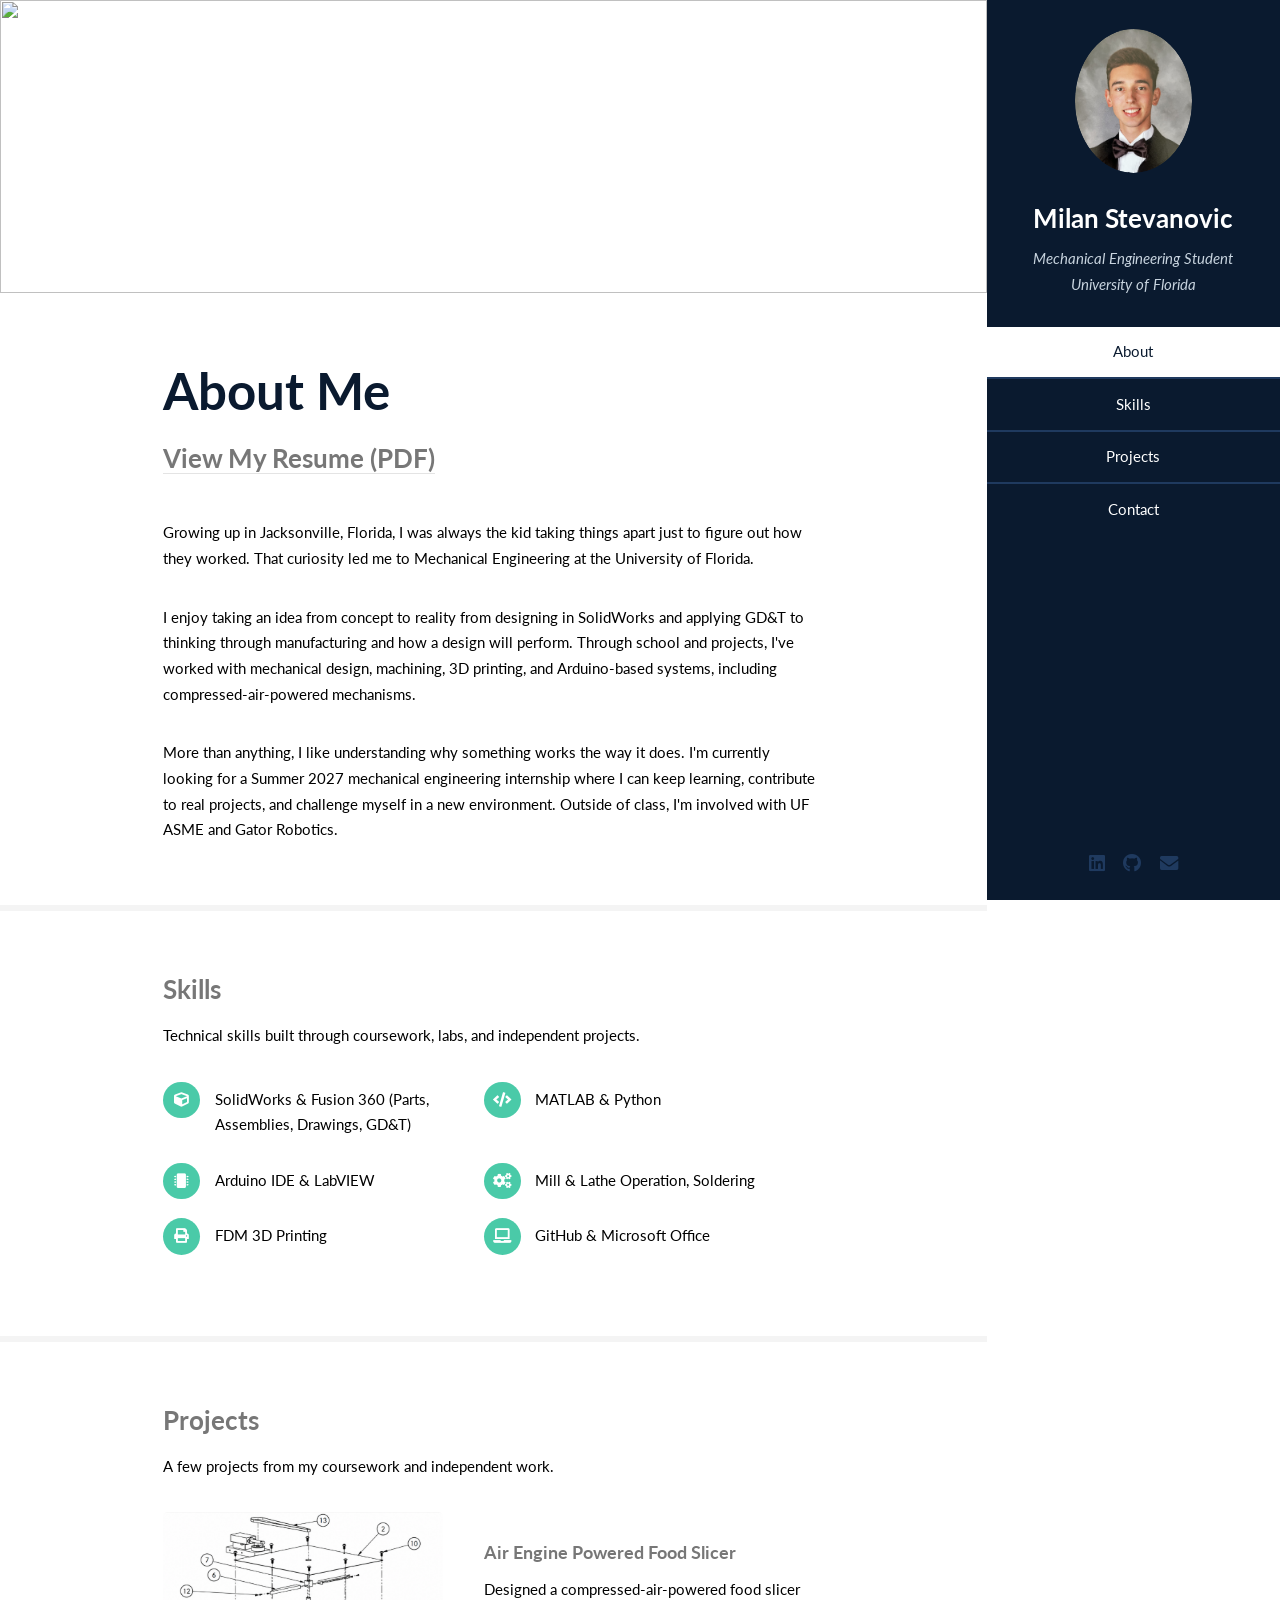
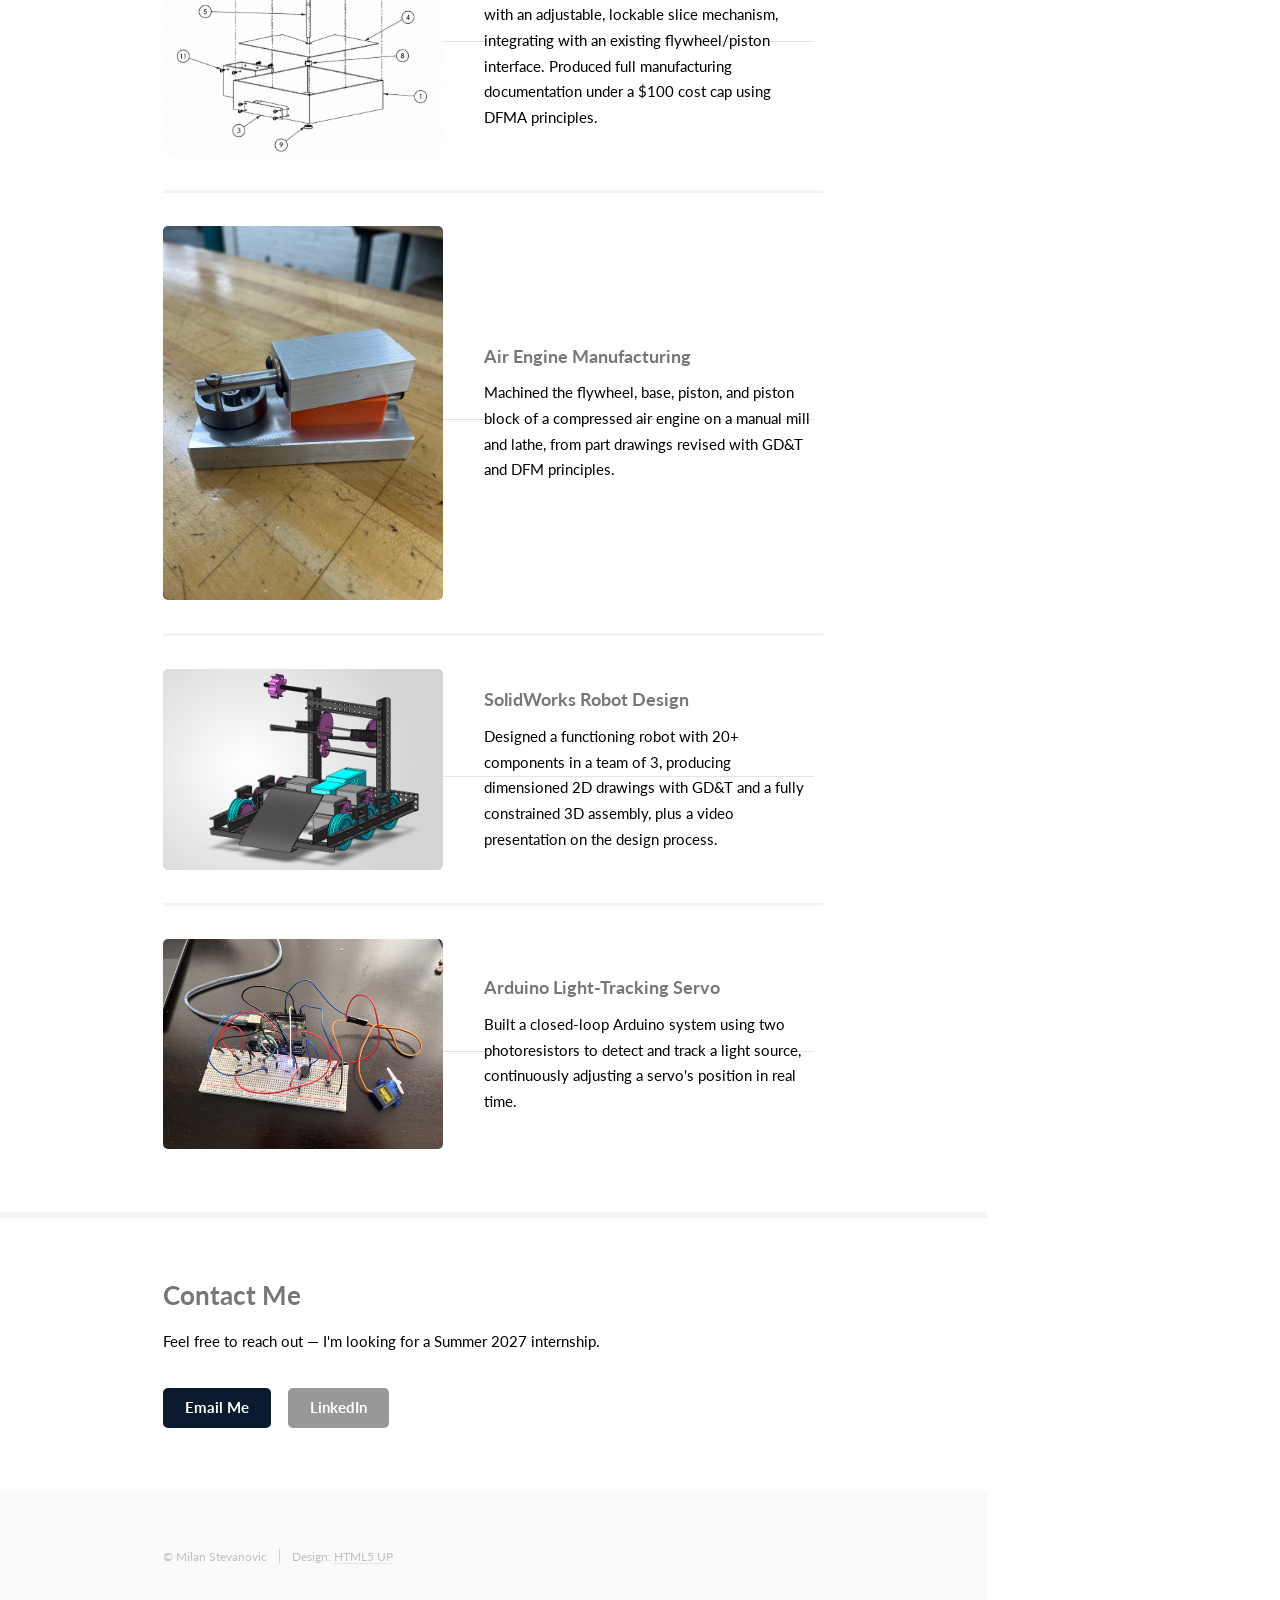
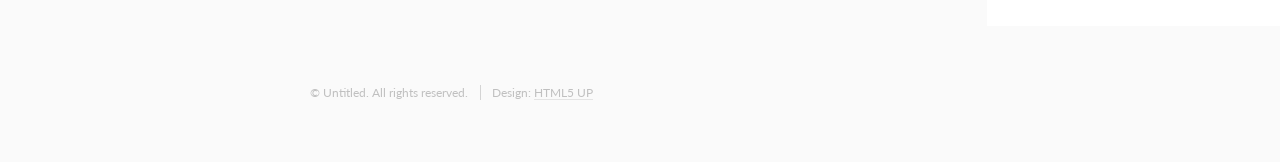
==== commit be8b378b: "Update index.html" ====
--- a/index.html
+++ b/index.html
@@ -42,7 +42,7 @@
 						<!-- One -->
 							<section id="one">
 								<div class="image main" data-position="center">
-									<img src="images/banner1.png" alt="" />
+									<img src="images/portfolio_banner.png" alt="" />
 								</div>
 								<div class="container">
 									<header class="major">
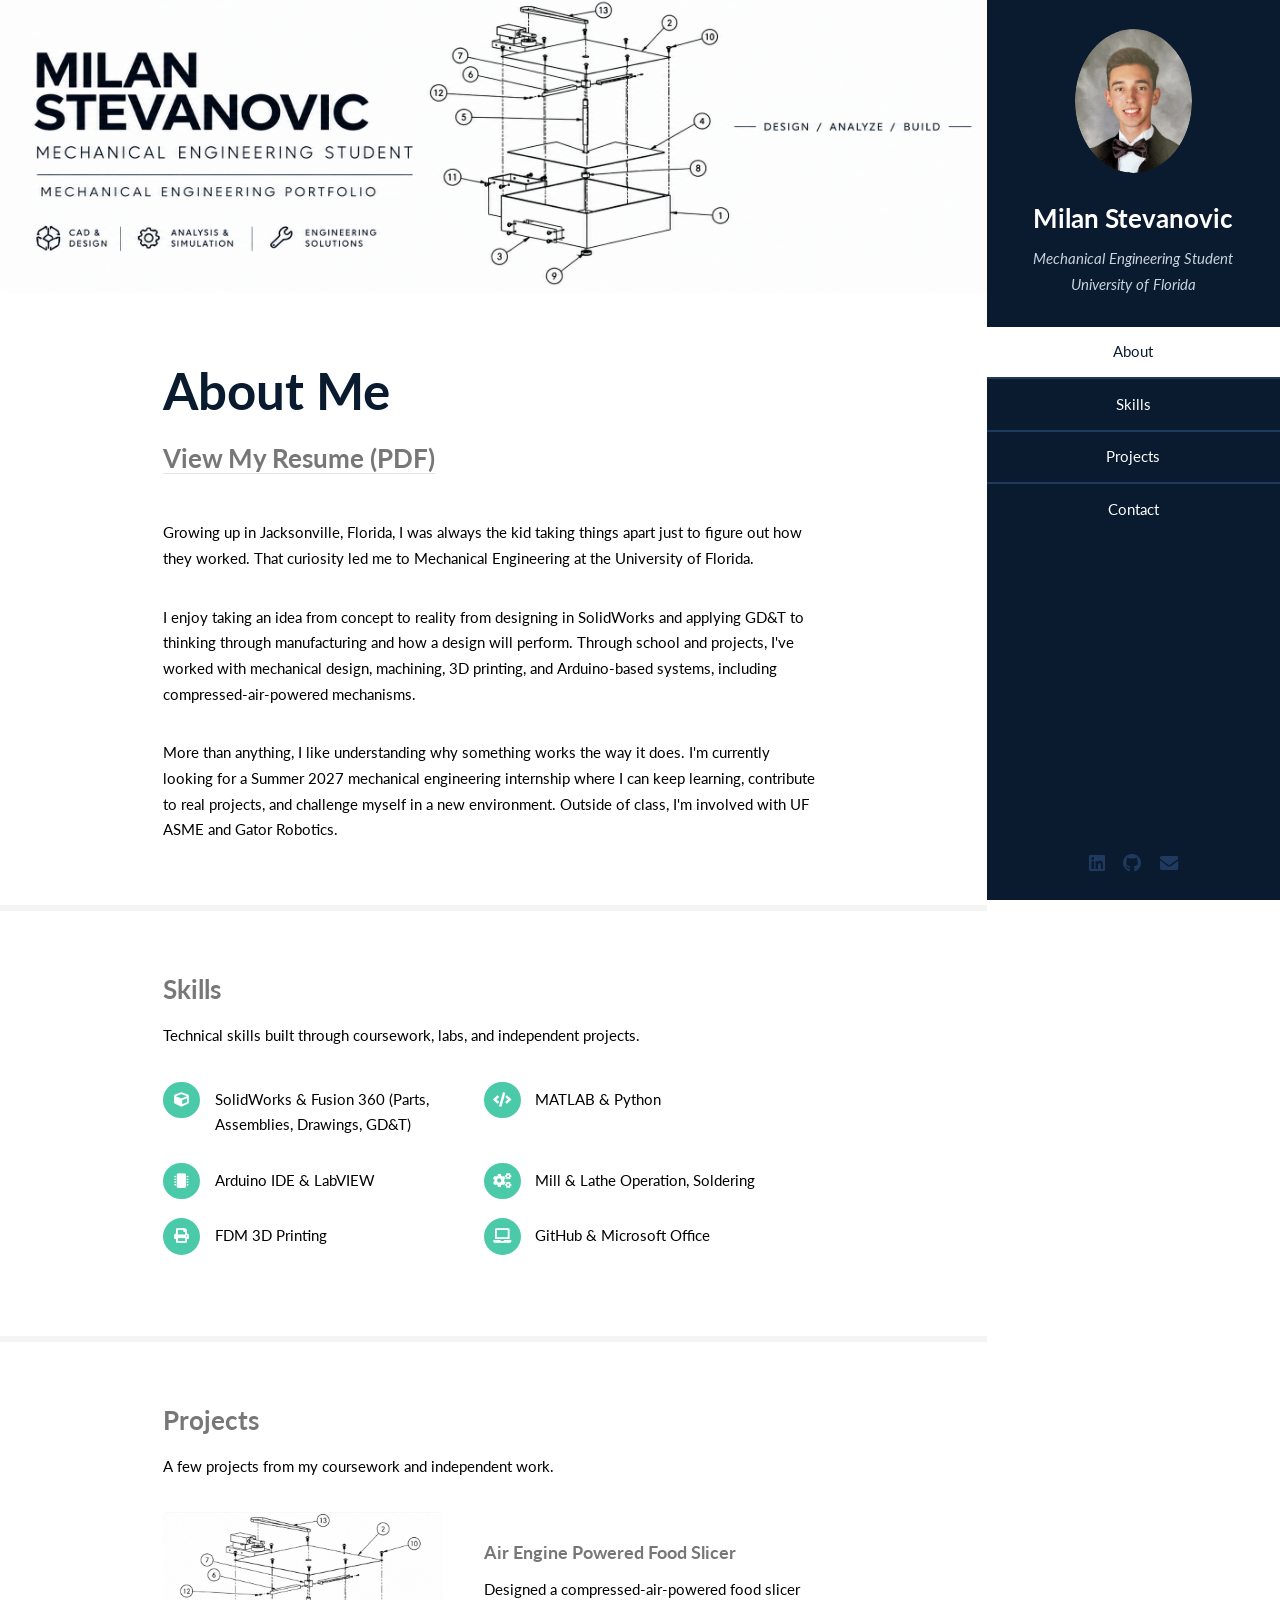
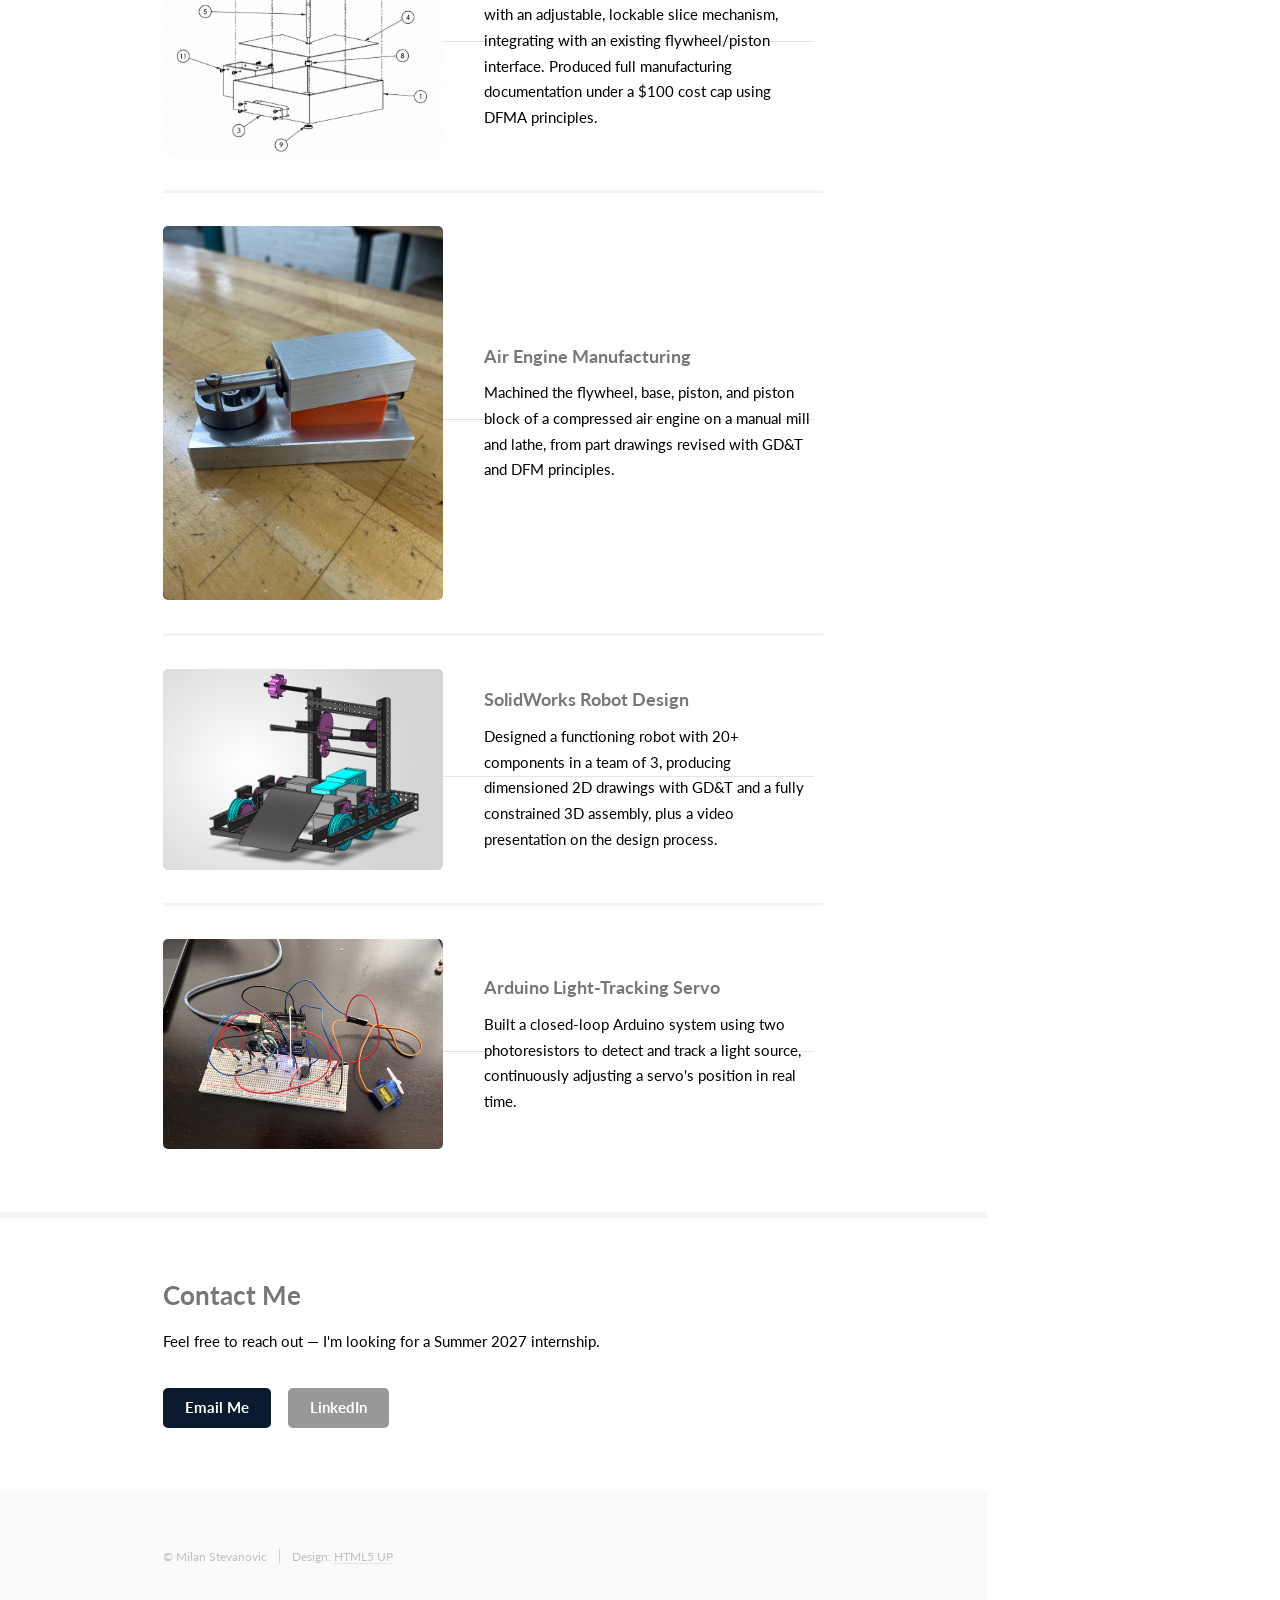
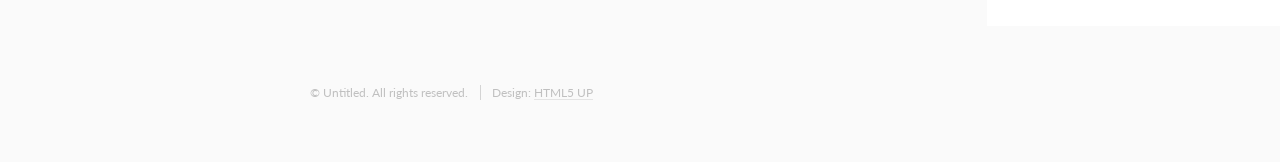
==== commit eb8fdbe7: "Update index.html" ====
--- a/index.html
+++ b/index.html
@@ -47,7 +47,7 @@
 								<div class="container">
 									<header class="major">
 										<h2>About Me</h2>
-										<p><a href="documents/Resume.pdf" target="_blank">View My Resume (PDF)</a></p>
+										<p><a href="documents/Milan_Stevanovic_Resume.pdf" target="_blank">View My Resume (PDF)</a></p>
 									</header>
 									<p>Growing up in Jacksonville, Florida, I was always the kid taking things apart just to figure out how they worked. That curiosity led me to Mechanical Engineering at the University of Florida.</p>
 
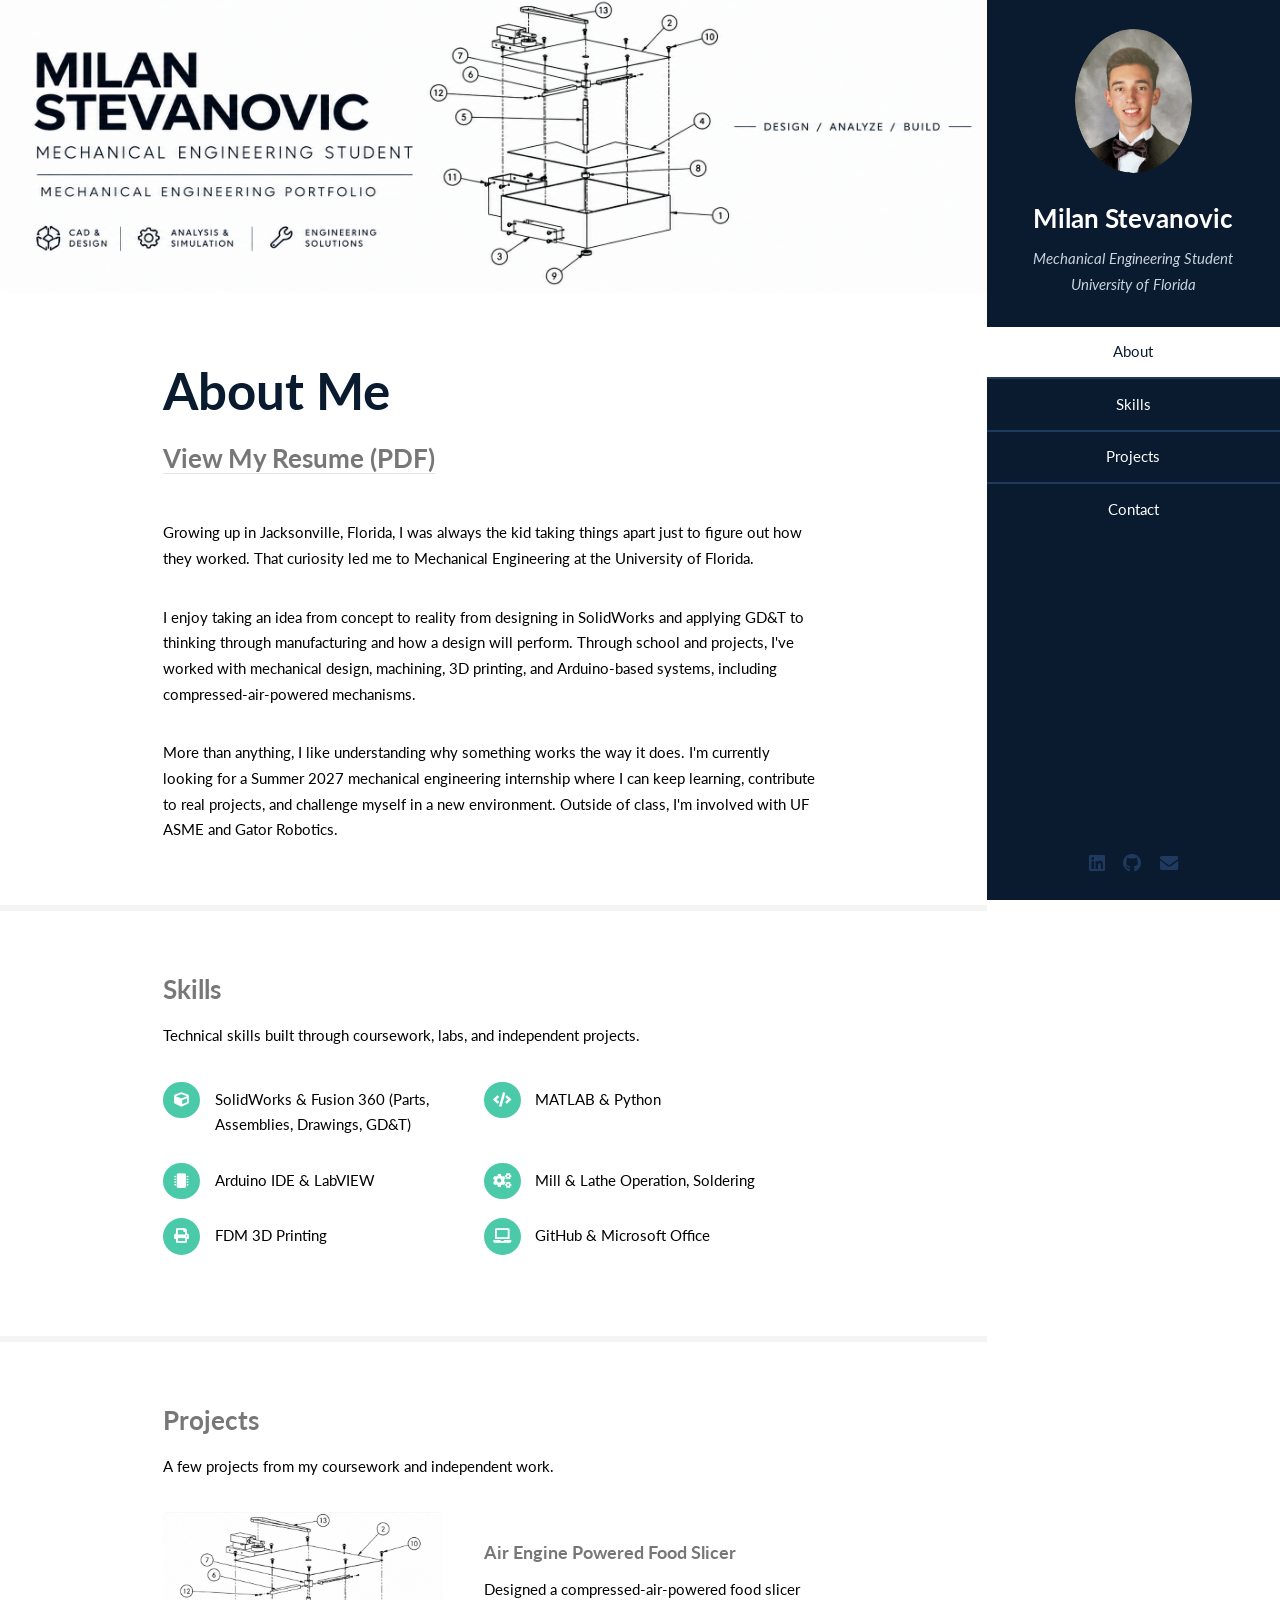
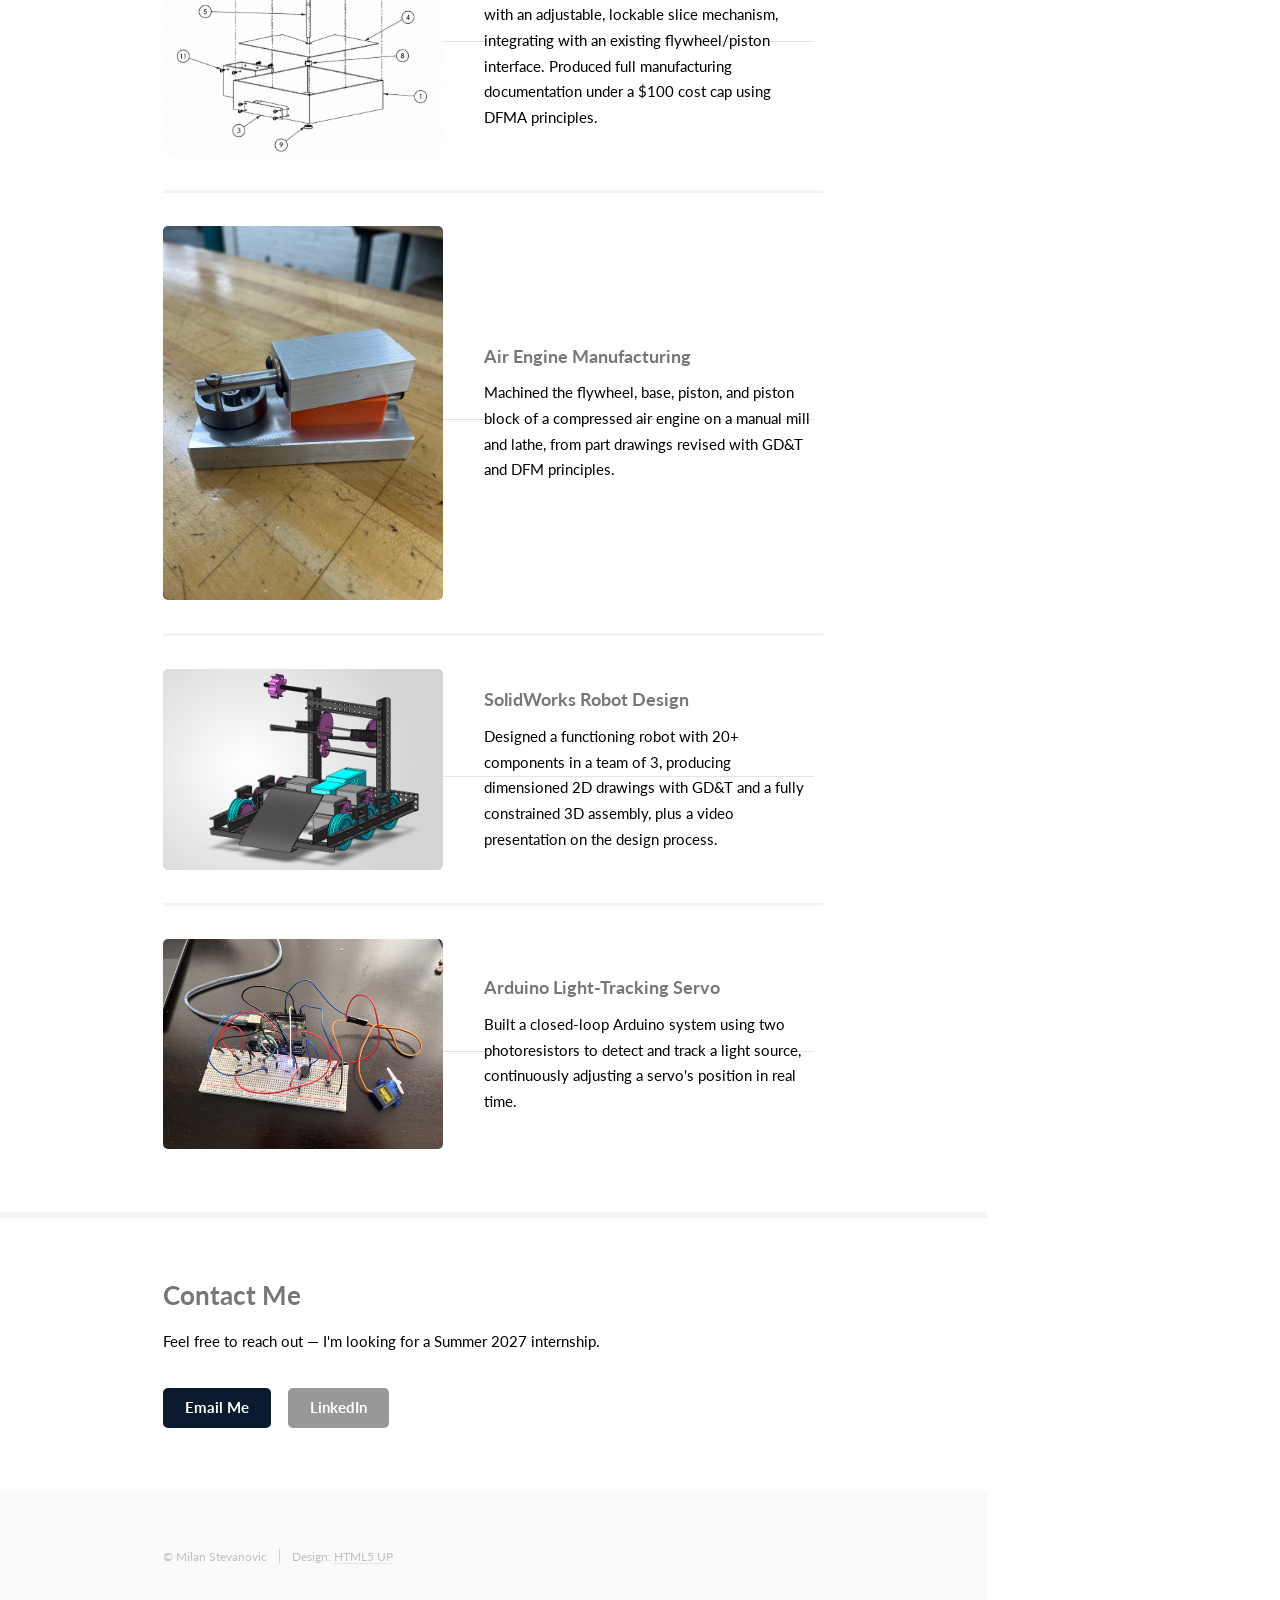
==== commit 8eeac2be: "Update index.html" ====
--- a/index.html
+++ b/index.html
@@ -156,349 +156,6 @@
 	</body>
 </html>
 
-						<!-- Five -->
-						<!--
-							<section id="five">
-								<div class="container">
-									<h3>Elements</h3>
-
-									<section>
-										<h4>Text</h4>
-										<p>This is <b>bold</b> and this is <strong>strong</strong>. This is <i>italic</i> and this is <em>emphasized</em>.
-										This is <sup>superscript</sup> text and this is <sub>subscript</sub> text.
-										This is <u>underlined</u> and this is code: <code>for (;;) { ... }</code>. Finally, <a href="#">this is a link</a>.</p>
-										<hr />
-										<header>
-											<h4>Heading with a Subtitle</h4>
-											<p>Lorem ipsum dolor sit amet nullam id egestas urna aliquam</p>
-										</header>
-										<p>Nunc lacinia ante nunc ac lobortis. Interdum adipiscing gravida odio porttitor sem non mi integer non faucibus ornare mi ut ante amet placerat aliquet. Volutpat eu sed ante lacinia sapien lorem accumsan varius montes viverra nibh in adipiscing blandit tempus accumsan.</p>
-										<header>
-											<h5>Heading with a Subtitle</h5>
-											<p>Lorem ipsum dolor sit amet nullam id egestas urna aliquam</p>
-										</header>
-										<p>Nunc lacinia ante nunc ac lobortis. Interdum adipiscing gravida odio porttitor sem non mi integer non faucibus ornare mi ut ante amet placerat aliquet. Volutpat eu sed ante lacinia sapien lorem accumsan varius montes viverra nibh in adipiscing blandit tempus accumsan.</p>
-										<hr />
-										<h2>Heading Level 2</h2>
-										<h3>Heading Level 3</h3>
-										<h4>Heading Level 4</h4>
-										<h5>Heading Level 5</h5>
-										<h6>Heading Level 6</h6>
-										<hr />
-										<h5>Blockquote</h5>
-										<blockquote>Fringilla nisl. Donec accumsan interdum nisi, quis tincidunt felis sagittis eget tempus euismod. Vestibulum ante ipsum primis in faucibus vestibulum. Blandit adipiscing eu felis iaculis volutpat ac adipiscing accumsan faucibus. Vestibulum ante ipsum primis in faucibus lorem ipsum dolor sit amet nullam adipiscing eu felis.</blockquote>
-										<h5>Preformatted</h5>
-										<pre><code>i = 0;
-
-while (!deck.isInOrder()) {
-    print 'Iteration ' + i;
-    deck.shuffle();
-    i++;
-}
-
-print 'It took ' + i + ' iterations to sort the deck.';</code></pre>
-									</section>
-
-									<section>
-										<h4>Lists</h4>
-										<div class="row">
-											<div class="col-6 col-12-xsmall">
-												<h5>Unordered</h5>
-												<ul>
-													<li>Dolor pulvinar etiam magna etiam.</li>
-													<li>Sagittis adipiscing lorem eleifend.</li>
-													<li>Felis enim feugiat dolore viverra.</li>
-												</ul>
-												<h5>Alternate</h5>
-												<ul class="alt">
-													<li>Dolor pulvinar etiam magna etiam.</li>
-													<li>Sagittis adipiscing lorem eleifend.</li>
-													<li>Felis enim feugiat dolore viverra.</li>
-												</ul>
-											</div>
-											<div class="col-6 col-12-xsmall">
-												<h5>Ordered</h5>
-												<ol>
-													<li>Dolor pulvinar etiam magna etiam.</li>
-													<li>Etiam vel felis at lorem sed viverra.</li>
-													<li>Felis enim feugiat dolore viverra.</li>
-													<li>Dolor pulvinar etiam magna etiam.</li>
-													<li>Etiam vel felis at lorem sed viverra.</li>
-													<li>Felis enim feugiat dolore viverra.</li>
-												</ol>
-												<h5>Icons</h5>
-												<ul class="icons">
-													<li><a href="#" class="icon brands fa-twitter"><span class="label">Twitter</span></a></li>
-													<li><a href="#" class="icon brands fa-facebook-f"><span class="label">Facebook</span></a></li>
-													<li><a href="#" class="icon brands fa-instagram"><span class="label">Instagram</span></a></li>
-													<li><a href="#" class="icon brands fa-github"><span class="label">Github</span></a></li>
-													<li><a href="#" class="icon brands fa-dribbble"><span class="label">Dribbble</span></a></li>
-													<li><a href="#" class="icon brands fa-tumblr"><span class="label">Tumblr</span></a></li>
-												</ul>
-											</div>
-										</div>
-										<h5>Actions</h5>
-										<ul class="actions">
-											<li><a href="#" class="button primary">Default</a></li>
-											<li><a href="#" class="button">Default</a></li>
-											<li><a href="#" class="button alt">Default</a></li>
-										</ul>
-										<ul class="actions small">
-											<li><a href="#" class="button primary small">Small</a></li>
-											<li><a href="#" class="button small">Small</a></li>
-											<li><a href="#" class="button alt small">Small</a></li>
-										</ul>
-										<div class="row">
-											<div class="col-3 col-6-medium col-12-xsmall">
-												<ul class="actions stacked">
-													<li><a href="#" class="button primary">Default</a></li>
-													<li><a href="#" class="button">Default</a></li>
-													<li><a href="#" class="button alt">Default</a></li>
-												</ul>
-											</div>
-											<div class="col-3 col-6 col-12-xsmall">
-												<ul class="actions stacked">
-													<li><a href="#" class="button primary small">Small</a></li>
-													<li><a href="#" class="button small">Small</a></li>
-													<li><a href="#" class="button alt small">Small</a></li>
-												</ul>
-											</div>
-											<div class="col-3 col-6-medium col-12-xsmall">
-												<ul class="actions stacked">
-													<li><a href="#" class="button primary fit">Default</a></li>
-													<li><a href="#" class="button fit">Default</a></li>
-													<li><a href="#" class="button alt fit">Default</a></li>
-												</ul>
-											</div>
-											<div class="col-3 col-6-medium col-12-xsmall">
-												<ul class="actions stacked">
-													<li><a href="#" class="button primary small fit">Small</a></li>
-													<li><a href="#" class="button small fit">Small</a></li>
-													<li><a href="#" class="button alt small fit">Small</a></li>
-												</ul>
-											</div>
-										</div>
-									</section>
-
-									<section>
-										<h4>Table</h4>
-										<h5>Default</h5>
-										<div class="table-wrapper">
-											<table>
-												<thead>
-													<tr>
-														<th>Name</th>
-														<th>Description</th>
-														<th>Price</th>
-													</tr>
-												</thead>
-												<tbody>
-													<tr>
-														<td>Item One</td>
-														<td>Ante turpis integer aliquet porttitor.</td>
-														<td>29.99</td>
-													</tr>
-													<tr>
-														<td>Item Two</td>
-														<td>Vis ac commodo adipiscing arcu aliquet.</td>
-														<td>19.99</td>
-													</tr>
-													<tr>
-														<td>Item Three</td>
-														<td> Morbi faucibus arcu accumsan lorem.</td>
-														<td>29.99</td>
-													</tr>
-													<tr>
-														<td>Item Four</td>
-														<td>Vitae integer tempus condimentum.</td>
-														<td>19.99</td>
-													</tr>
-													<tr>
-														<td>Item Five</td>
-														<td>Ante turpis integer aliquet porttitor.</td>
-														<td>29.99</td>
-													</tr>
-												</tbody>
-												<tfoot>
-													<tr>
-														<td colspan="2"></td>
-														<td>100.00</td>
-													</tr>
-												</tfoot>
-											</table>
-										</div>
-
-										<h5>Alternate</h5>
-										<div class="table-wrapper">
-											<table class="alt">
-												<thead>
-													<tr>
-														<th>Name</th>
-														<th>Description</th>
-														<th>Price</th>
-													</tr>
-												</thead>
-												<tbody>
-													<tr>
-														<td>Item One</td>
-														<td>Ante turpis integer aliquet porttitor.</td>
-														<td>29.99</td>
-													</tr>
-													<tr>
-														<td>Item Two</td>
-														<td>Vis ac commodo adipiscing arcu aliquet.</td>
-														<td>19.99</td>
-													</tr>
-													<tr>
-														<td>Item Three</td>
-														<td> Morbi faucibus arcu accumsan lorem.</td>
-														<td>29.99</td>
-													</tr>
-													<tr>
-														<td>Item Four</td>
-														<td>Vitae integer tempus condimentum.</td>
-														<td>19.99</td>
-													</tr>
-													<tr>
-														<td>Item Five</td>
-														<td>Ante turpis integer aliquet porttitor.</td>
-														<td>29.99</td>
-													</tr>
-												</tbody>
-												<tfoot>
-													<tr>
-														<td colspan="2"></td>
-														<td>100.00</td>
-													</tr>
-												</tfoot>
-											</table>
-										</div>
-									</section>
-
-									<section>
-										<h4>Buttons</h4>
-										<ul class="actions">
-											<li><a href="#" class="button primary">Primary</a></li>
-											<li><a href="#" class="button">Default</a></li>
-											<li><a href="#" class="button alt">Alternate</a></li>
-										</ul>
-										<ul class="actions">
-											<li><a href="#" class="button primary large">Large</a></li>
-											<li><a href="#" class="button">Default</a></li>
-											<li><a href="#" class="button alt small">Small</a></li>
-										</ul>
-										<ul class="actions fit">
-											<li><a href="#" class="button primary fit">Fit</a></li>
-											<li><a href="#" class="button fit">Fit</a></li>
-											<li><a href="#" class="button alt fit">Fit</a></li>
-										</ul>
-										<ul class="actions fit small">
-											<li><a href="#" class="button primary fit small">Fit + Small</a></li>
-											<li><a href="#" class="button fit small">Fit + Small</a></li>
-											<li><a href="#" class="button alt fit small">Fit + Small</a></li>
-										</ul>
-										<ul class="actions">
-											<li><a href="#" class="button primary icon solid fa-download">Icon</a></li>
-											<li><a href="#" class="button icon solid fa-download">Icon</a></li>
-											<li><a href="#" class="button alt icon solid fa-check">Icon</a></li>
-										</ul>
-										<ul class="actions">
-											<li><span class="button primary disabled">Primary</span></li>
-											<li><span class="button disabled">Default</span></li>
-											<li><span class="button alt disabled">Alternate</span></li>
-										</ul>
-									</section>
-
-									<section>
-										<h4>Form</h4>
-										<form method="post" action="#">
-											<div class="row gtr-uniform">
-												<div class="col-6 col-12-xsmall">
-													<input type="text" name="demo-name" id="demo-name" value="" placeholder="Name" />
-												</div>
-												<div class="col-6 col-12-xsmall">
-													<input type="email" name="demo-email" id="demo-email" value="" placeholder="Email" />
-												</div>
-												<div class="col-12">
-													<select name="demo-category" id="demo-category">
-														<option value="">- Category -</option>
-														<option value="1">Manufacturing</option>
-														<option value="1">Shipping</option>
-														<option value="1">Administration</option>
-														<option value="1">Human Resources</option>
-													</select>
-												</div>
-												<div class="col-4 col-12-medium">
-													<input type="radio" id="demo-priority-low" name="demo-priority" checked>
-													<label for="demo-priority-low">Low Priority</label>
-												</div>
-												<div class="col-4 col-12-medium">
-													<input type="radio" id="demo-priority-normal" name="demo-priority">
-													<label for="demo-priority-normal">Normal Priority</label>
-												</div>
-												<div class="col-4 col-12-medium">
-													<input type="radio" id="demo-priority-high" name="demo-priority">
-													<label for="demo-priority-high">High Priority</label>
-												</div>
-												<div class="col-6 col-12-medium">
-													<input type="checkbox" id="demo-copy" name="demo-copy">
-													<label for="demo-copy">Email me a copy of this message</label>
-												</div>
-												<div class="col-6 col-12-medium">
-													<input type="checkbox" id="demo-human" name="demo-human" checked>
-													<label for="demo-human">I am a human and not a robot</label>
-												</div>
-												<div class="col-12">
-													<textarea name="demo-message" id="demo-message" placeholder="Enter your message" rows="6"></textarea>
-												</div>
-												<div class="col-12">
-													<ul class="actions">
-														<li><input type="submit" value="Send Message" /></li>
-														<li><input type="reset" value="Reset" class="alt" /></li>
-													</ul>
-												</div>
-											</div>
-										</form>
-									</section>
-
-									<section>
-										<h4>Image</h4>
-										<h5>Fit</h5>
-										<span class="image fit"><img src="images/banner.jpg" alt="" /></span>
-										<div class="box alt">
-											<div class="row gtr-50 gtr-uniform">
-												<div class="col-4"><span class="image fit"><img src="images/pic01.jpg" alt="" /></span></div>
-												<div class="col-4"><span class="image fit"><img src="images/pic02.jpg" alt="" /></span></div>
-												<div class="col-4"><span class="image fit"><img src="images/pic03.jpg" alt="" /></span></div>
-												<div class="col-4"><span class="image fit"><img src="images/pic02.jpg" alt="" /></span></div>
-												<div class="col-4"><span class="image fit"><img src="images/pic03.jpg" alt="" /></span></div>
-												<div class="col-4"><span class="image fit"><img src="images/pic01.jpg" alt="" /></span></div>
-												<div class="col-4"><span class="image fit"><img src="images/pic03.jpg" alt="" /></span></div>
-												<div class="col-4"><span class="image fit"><img src="images/pic01.jpg" alt="" /></span></div>
-												<div class="col-4"><span class="image fit"><img src="images/pic02.jpg" alt="" /></span></div>
-											</div>
-										</div>
-										<h5>Left &amp; Right</h5>
-										<p><span class="image left"><img src="images/avatar.jpg" alt="" /></span>Fringilla nisl. Donec accumsan interdum nisi, quis tincidunt felis sagittis eget. tempus euismod. Vestibulum ante ipsum primis in faucibus vestibulum. Blandit adipiscing eu felis iaculis volutpat ac adipiscing accumsan eu faucibus. Integer ac pellentesque praesent tincidunt felis sagittis eget. tempus euismod. Vestibulum ante ipsum primis in faucibus vestibulum. Blandit adipiscing eu felis iaculis volutpat ac adipiscing accumsan eu faucibus. Integer ac pellentesque praesent. Donec accumsan interdum nisi, quis tincidunt felis sagittis eget. tempus euismod. Vestibulum ante ipsum primis in faucibus vestibulum. Blandit adipiscing eu felis iaculis volutpat ac adipiscing accumsan eu faucibus. Integer ac pellentesque praesent tincidunt felis sagittis eget. tempus euismod. Vestibulum ante ipsum primis in faucibus vestibulum. Blandit adipiscing eu felis iaculis volutpat ac adipiscing accumsan eu faucibus. Integer ac pellentesque praesent.</p>
-										<p><span class="image right"><img src="images/avatar.jpg" alt="" /></span>Fringilla nisl. Donec accumsan interdum nisi, quis tincidunt felis sagittis eget. tempus euismod. Vestibulum ante ipsum primis in faucibus vestibulum. Blandit adipiscing eu felis iaculis volutpat ac adipiscing accumsan eu faucibus. Integer ac pellentesque praesent tincidunt felis sagittis eget. tempus euismod. Vestibulum ante ipsum primis in faucibus vestibulum. Blandit adipiscing eu felis iaculis volutpat ac adipiscing accumsan eu faucibus. Integer ac pellentesque praesent. Donec accumsan interdum nisi, quis tincidunt felis sagittis eget. tempus euismod. Vestibulum ante ipsum primis in faucibus vestibulum. Blandit adipiscing eu felis iaculis volutpat ac adipiscing accumsan eu faucibus. Integer ac pellentesque praesent tincidunt felis sagittis eget. tempus euismod. Vestibulum ante ipsum primis in faucibus vestibulum. Blandit adipiscing eu felis iaculis volutpat ac adipiscing accumsan eu faucibus. Integer ac pellentesque praesent.</p>
-									</section>
-
-								</div>
-							</section>
-						-->
-
-					</div>
-
-				<!-- Footer -->
-					<section id="footer">
-						<div class="container">
-							<ul class="copyright">
-								<li>&copy; Untitled. All rights reserved.</li><li>Design: <a href="http://html5up.net">HTML5 UP</a></li>
-							</ul>
-						</div>
-					</section>
-
-			</div>
 
 		<!-- Scripts -->
 			<script src="assets/js/jquery.min.js"></script>
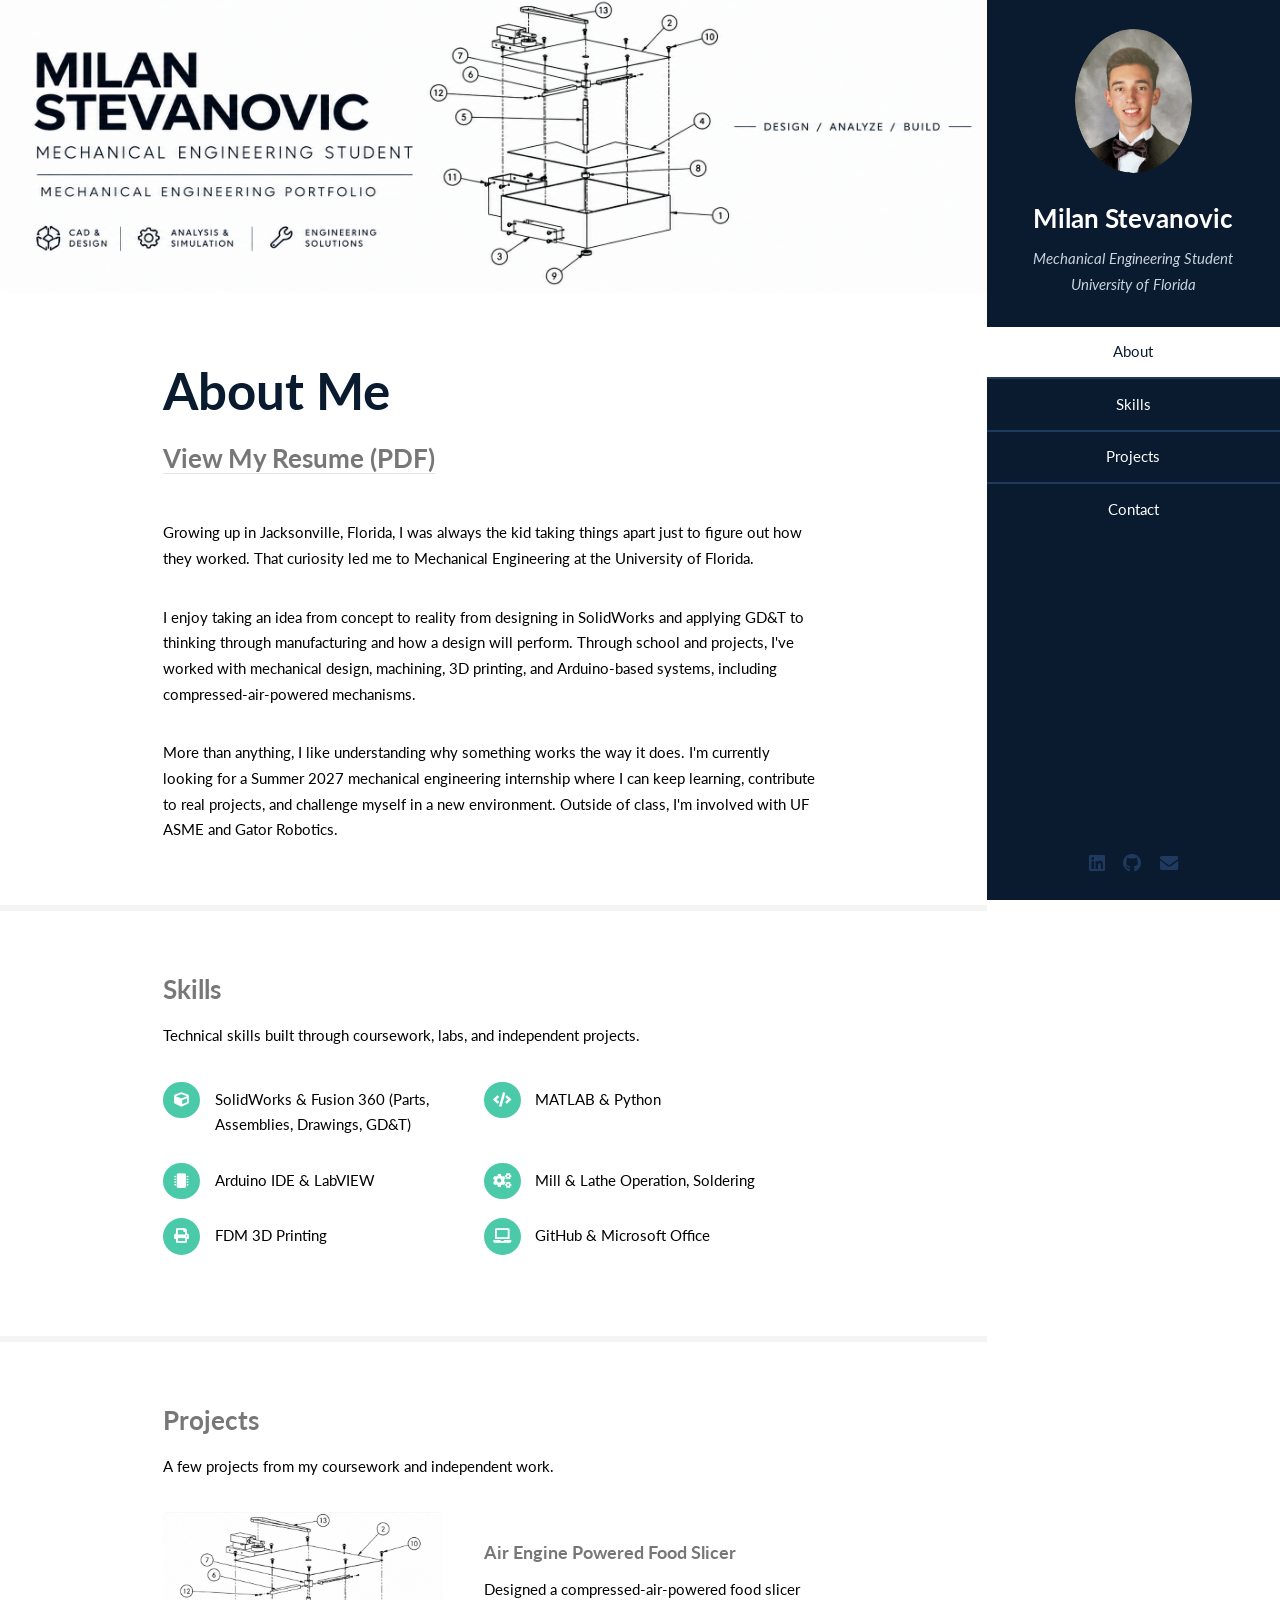
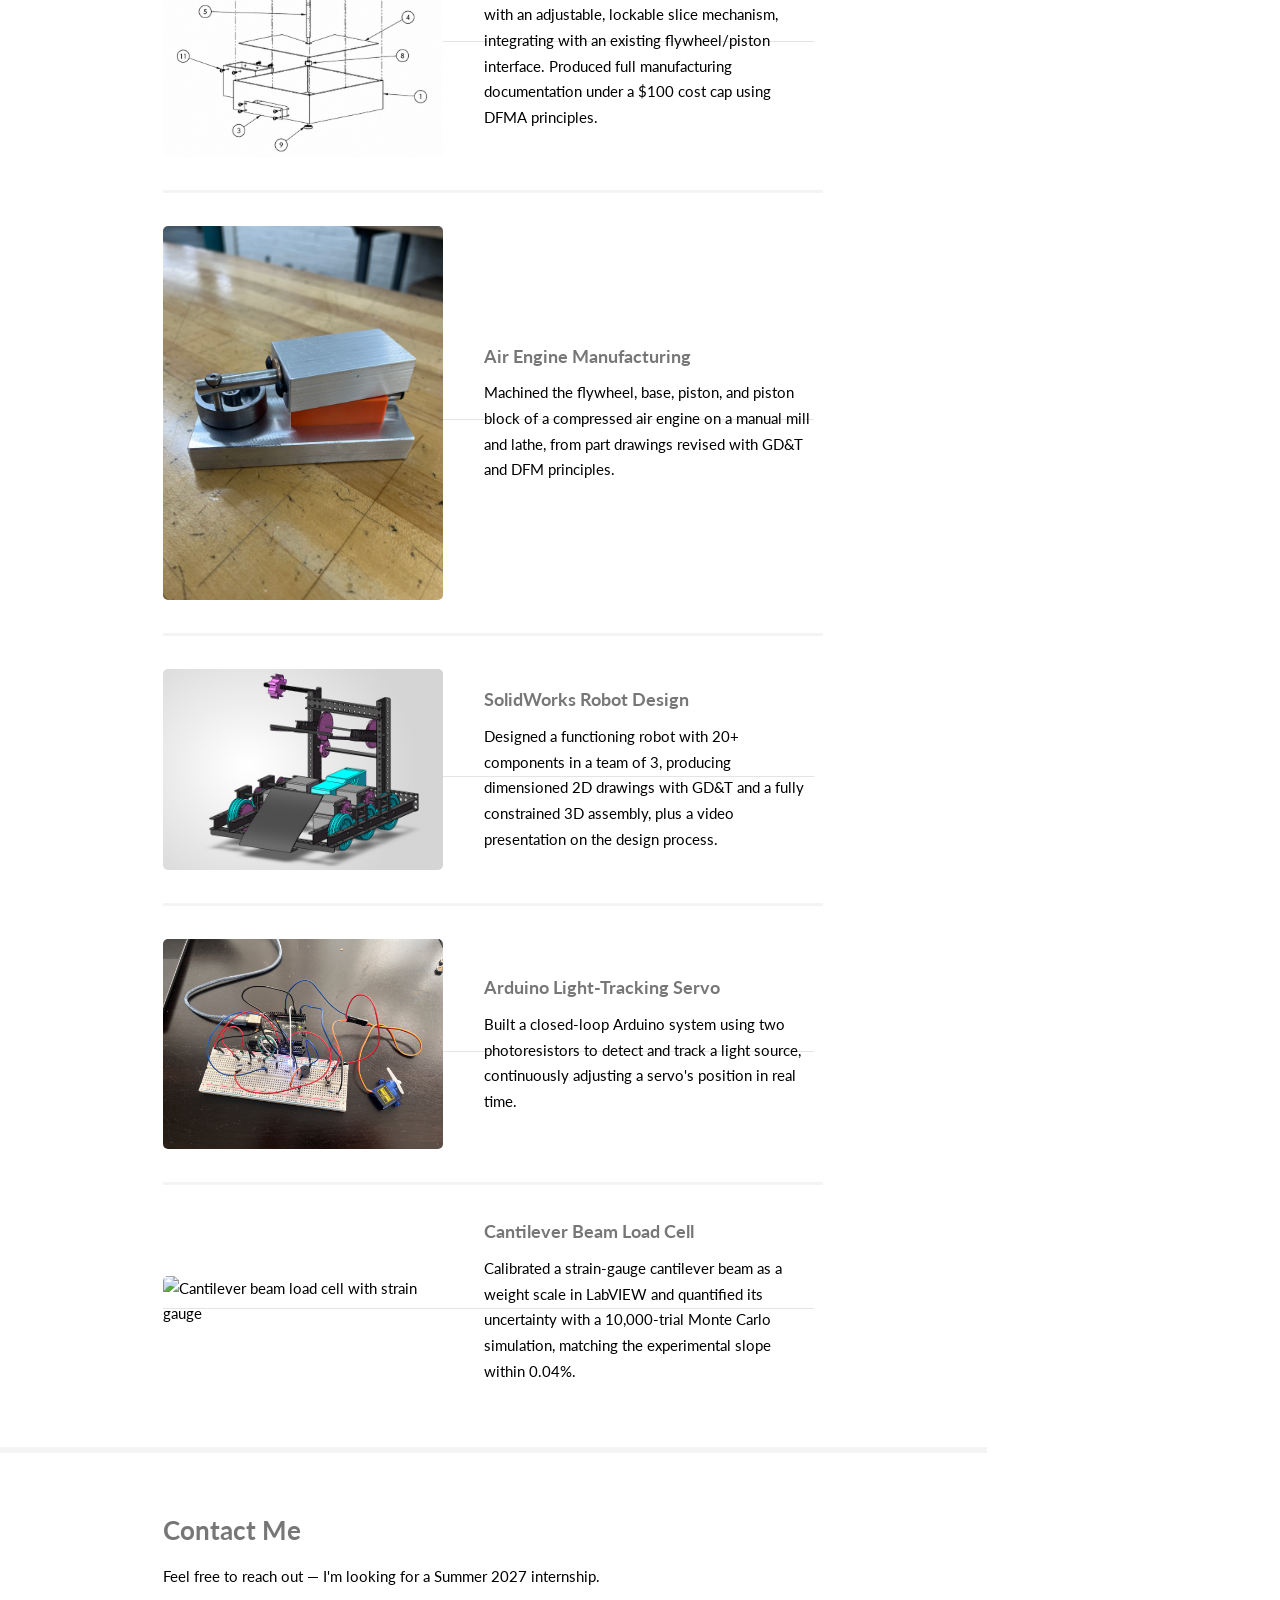
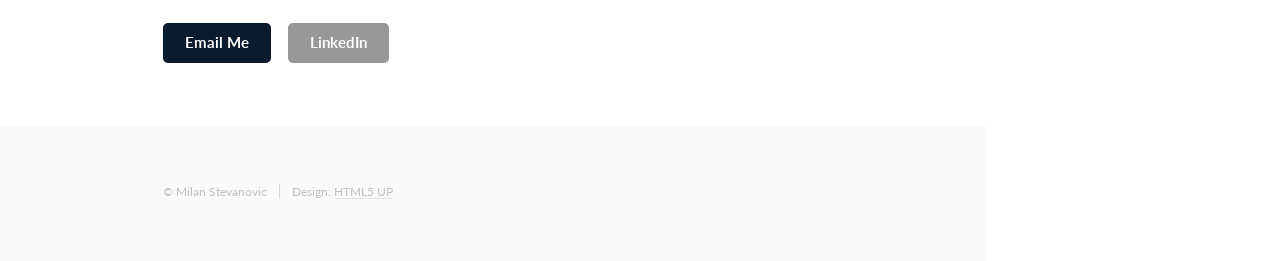
==== commit f19508de: "Fix HTML formatting and structure" ====
--- a/index.html
+++ b/index.html
@@ -115,6 +115,15 @@
 	</div>
 </a>
 										</article>
+																				<article>
+											<a href="cantilever-load-cell.html" class="article-link">
+												<span class="image"><img src="images/load-cell-banner.png" alt="Cantilever beam load cell with strain gauge" /></span>
+												<div class="inner">
+													<h4>Cantilever Beam Load Cell</h4>
+													<p>Calibrated a strain-gauge cantilever beam as a weight scale in LabVIEW and quantified its uncertainty with a 10,000-trial Monte Carlo simulation, matching the experimental slope within 0.04%.</p>
+												</div>
+											</a>
+										</article>
 									</div>
 								</div>
 							</section>
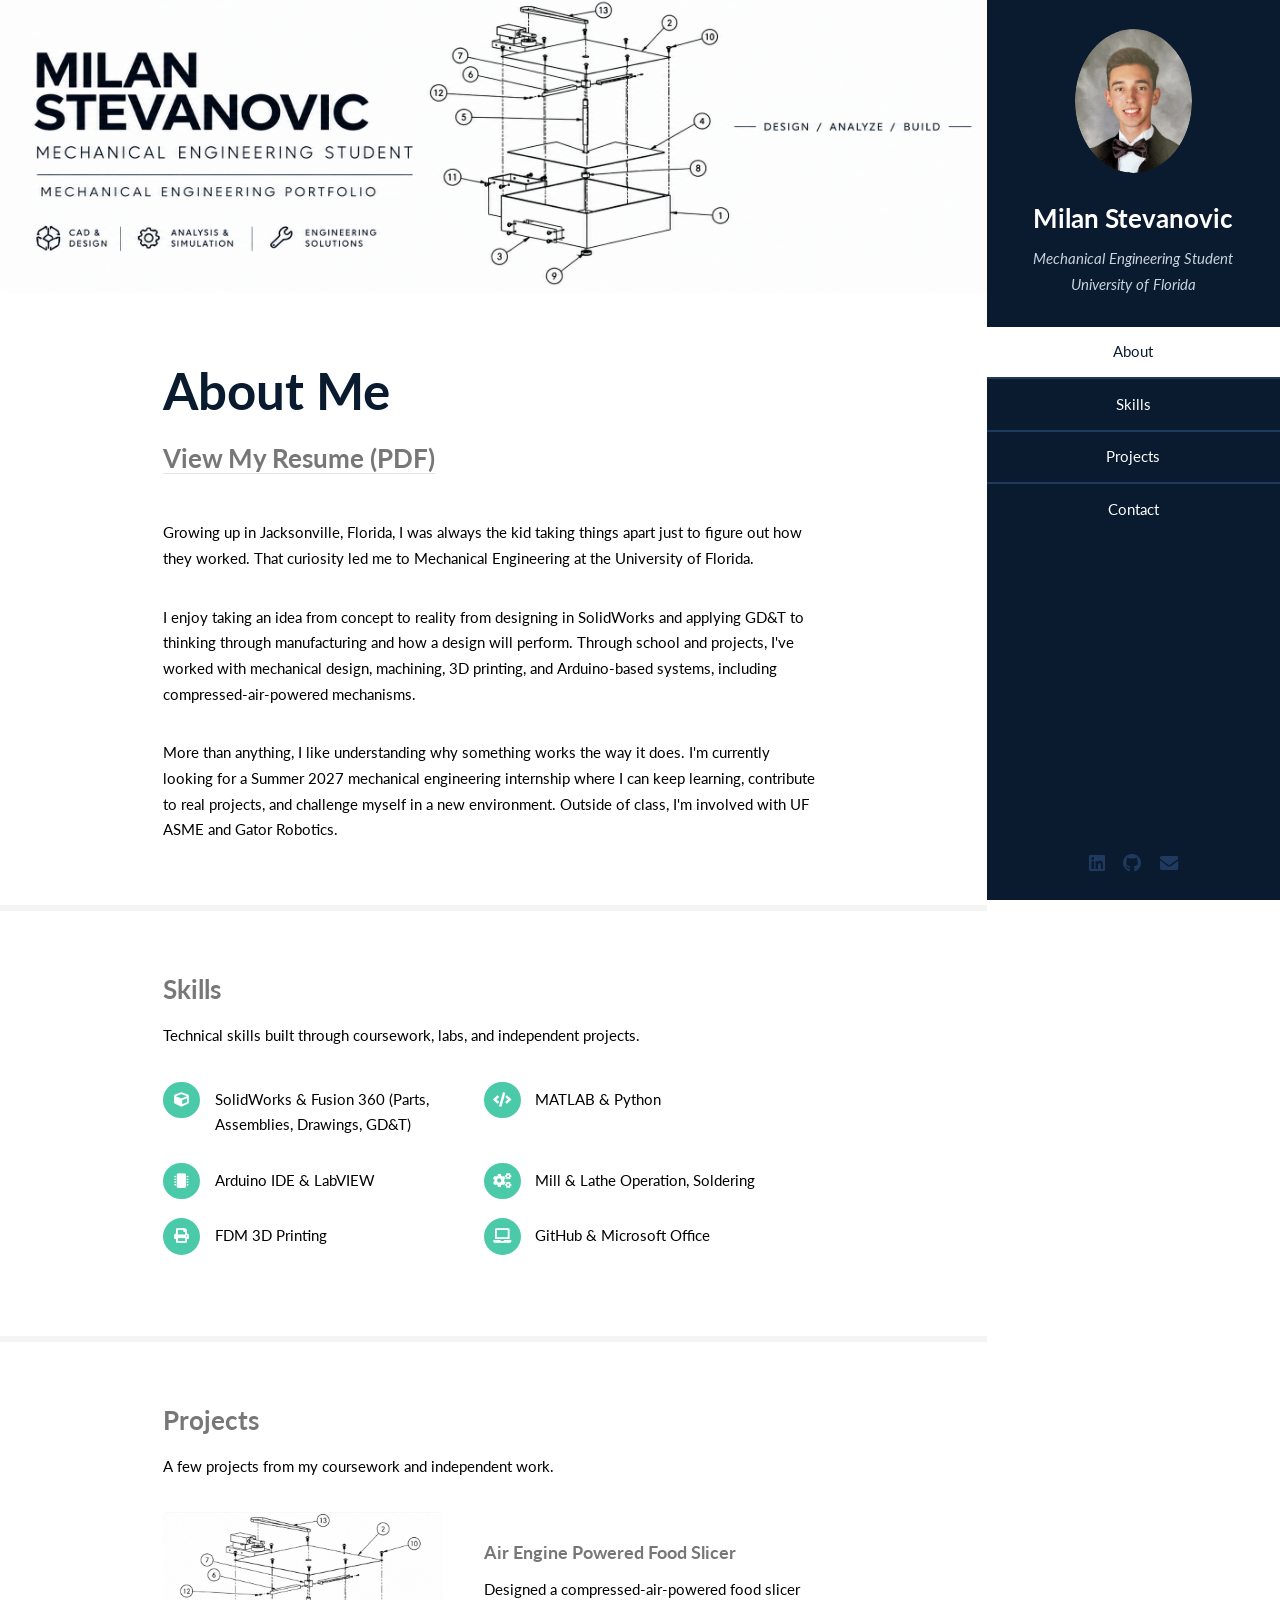
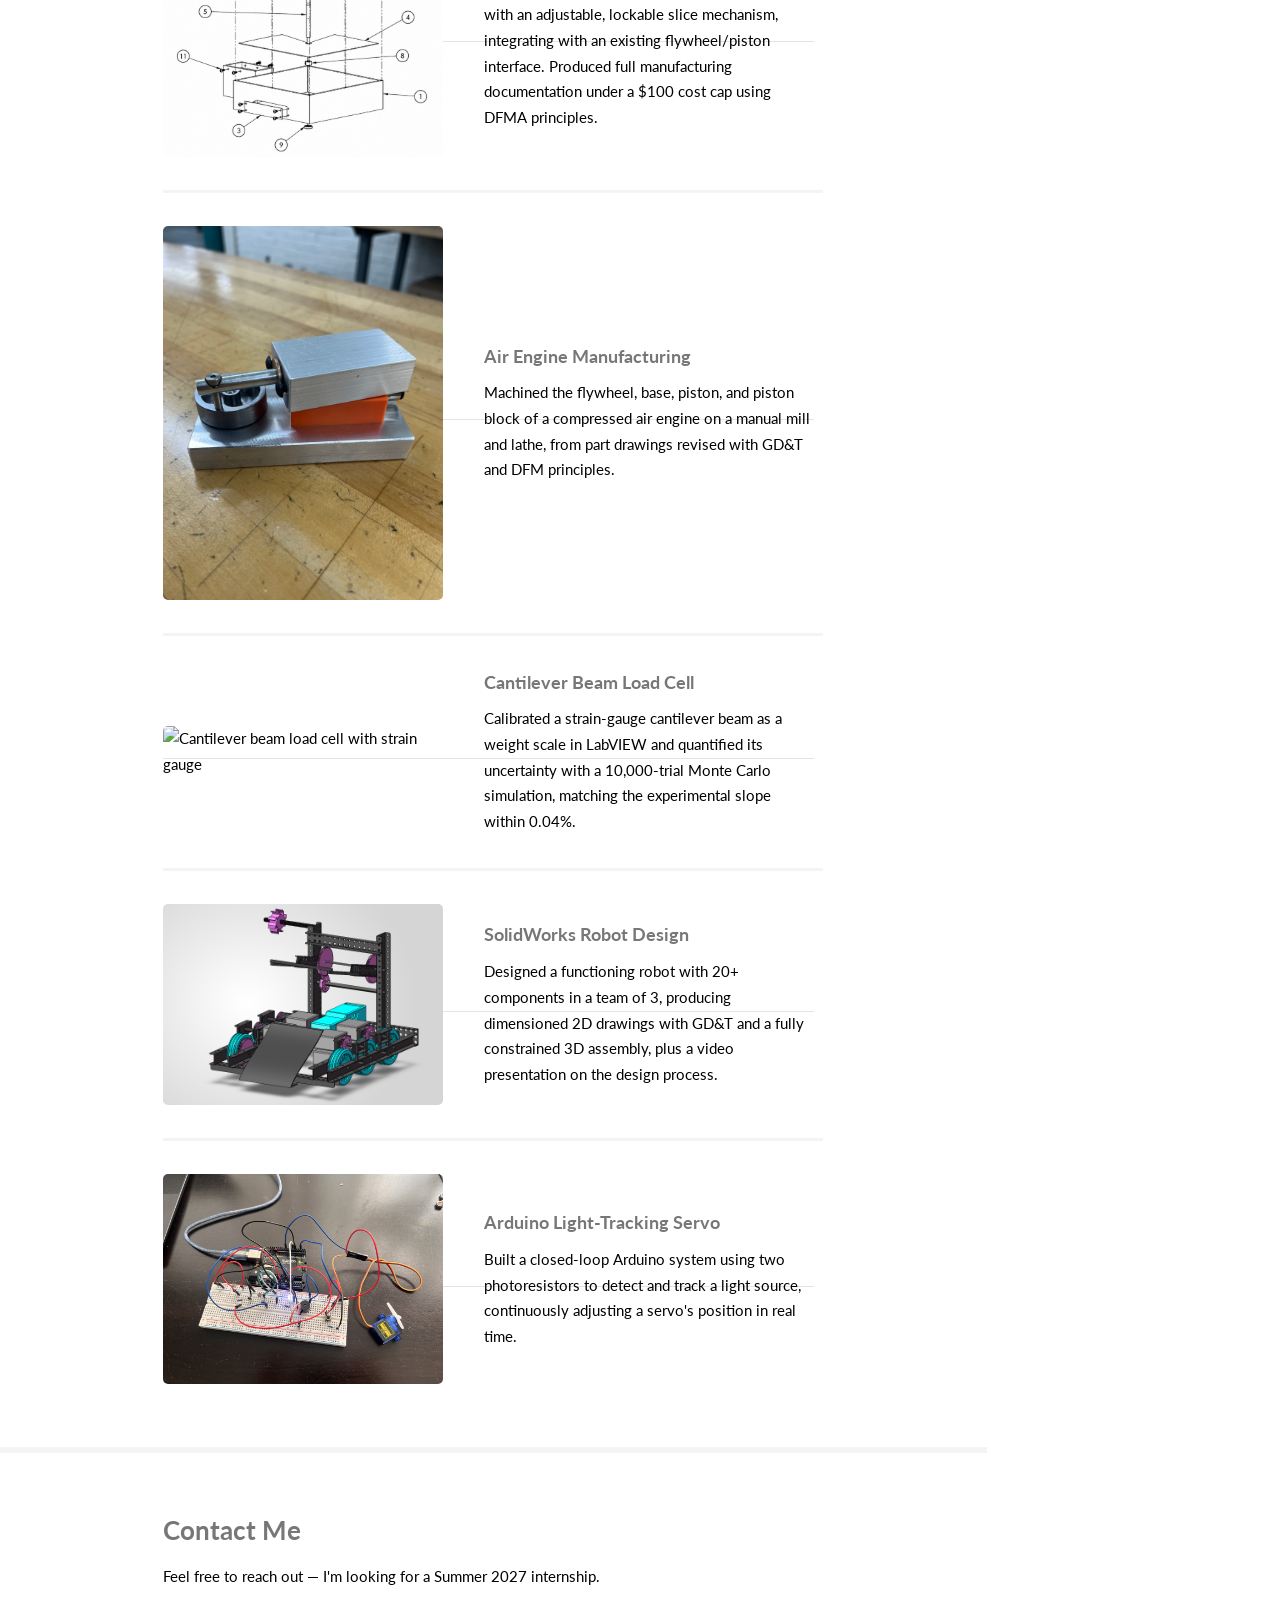
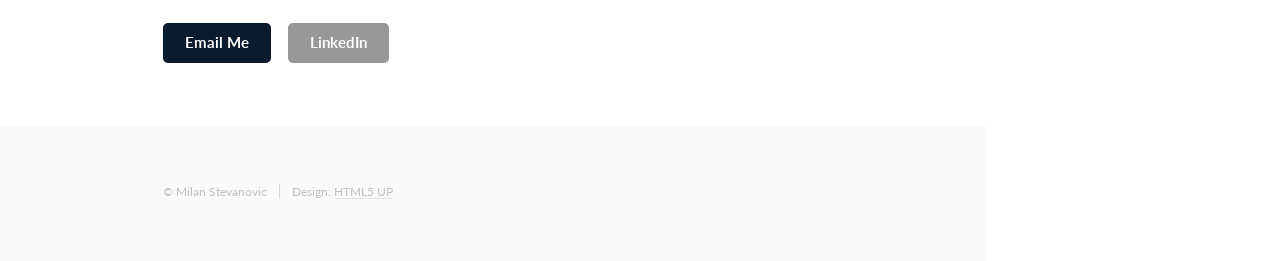
==== commit 0663b072: "Fix HTML formatting and structure" ====
--- a/index.html
+++ b/index.html
@@ -98,6 +98,15 @@
 	</a>
 </article>
 										<article>
+											<a href="cantilever-load-cell.html" class="article-link">
+												<span class="image"><img src="images/load-cell-banner.png" alt="Cantilever beam load cell with strain gauge" /></span>
+												<div class="inner">
+													<h4>Cantilever Beam Load Cell</h4>
+													<p>Calibrated a strain-gauge cantilever beam as a weight scale in LabVIEW and quantified its uncertainty with a 10,000-trial Monte Carlo simulation, matching the experimental slope within 0.04%.</p>
+												</div>
+											</a>
+										</article>
+										<article>
 											<a href="solidworks-robot.html" class="article-link">
 												<span class="image"><img src="images/robot-image.png" alt="" /></span>
 												<div class="inner">
@@ -115,15 +124,7 @@
 	</div>
 </a>
 										</article>
-																				<article>
-											<a href="cantilever-load-cell.html" class="article-link">
-												<span class="image"><img src="images/load-cell-banner.png" alt="Cantilever beam load cell with strain gauge" /></span>
-												<div class="inner">
-													<h4>Cantilever Beam Load Cell</h4>
-													<p>Calibrated a strain-gauge cantilever beam as a weight scale in LabVIEW and quantified its uncertainty with a 10,000-trial Monte Carlo simulation, matching the experimental slope within 0.04%.</p>
-												</div>
-											</a>
-										</article>
+																				
 									</div>
 								</div>
 							</section>
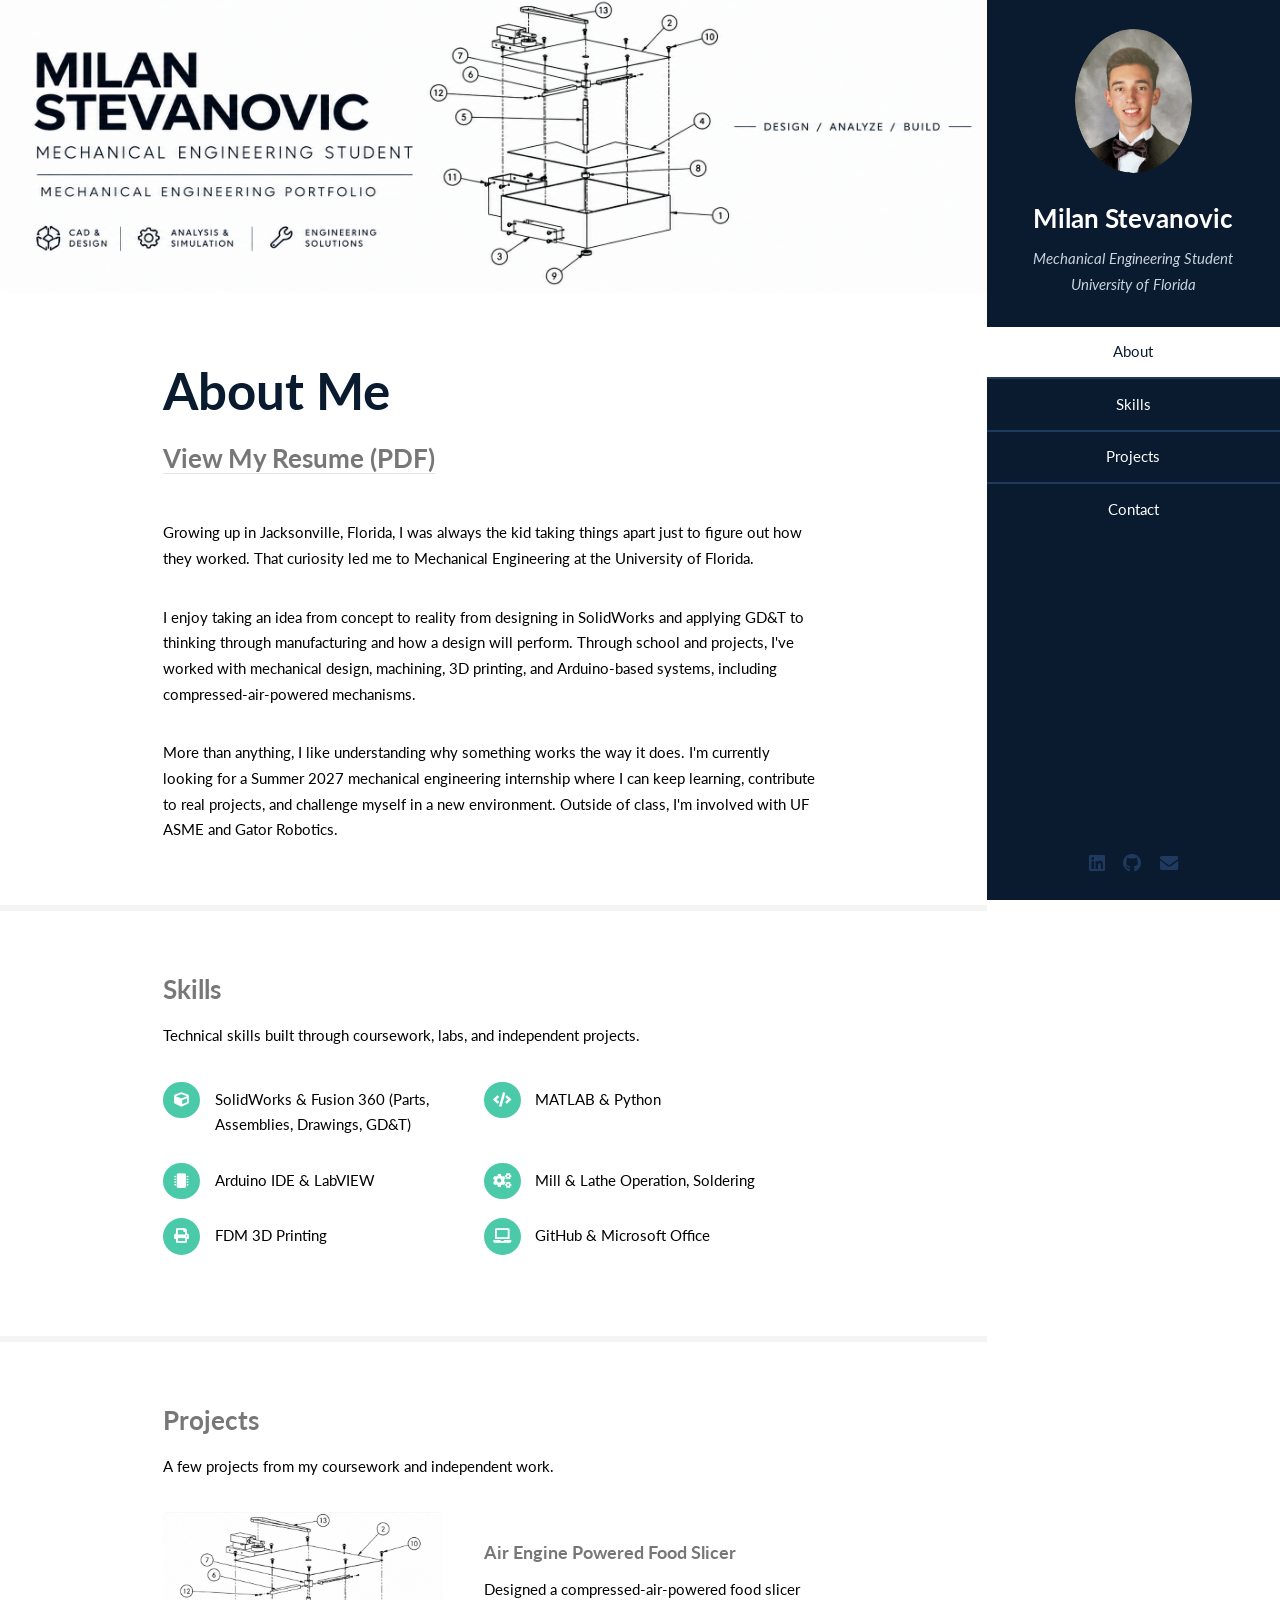
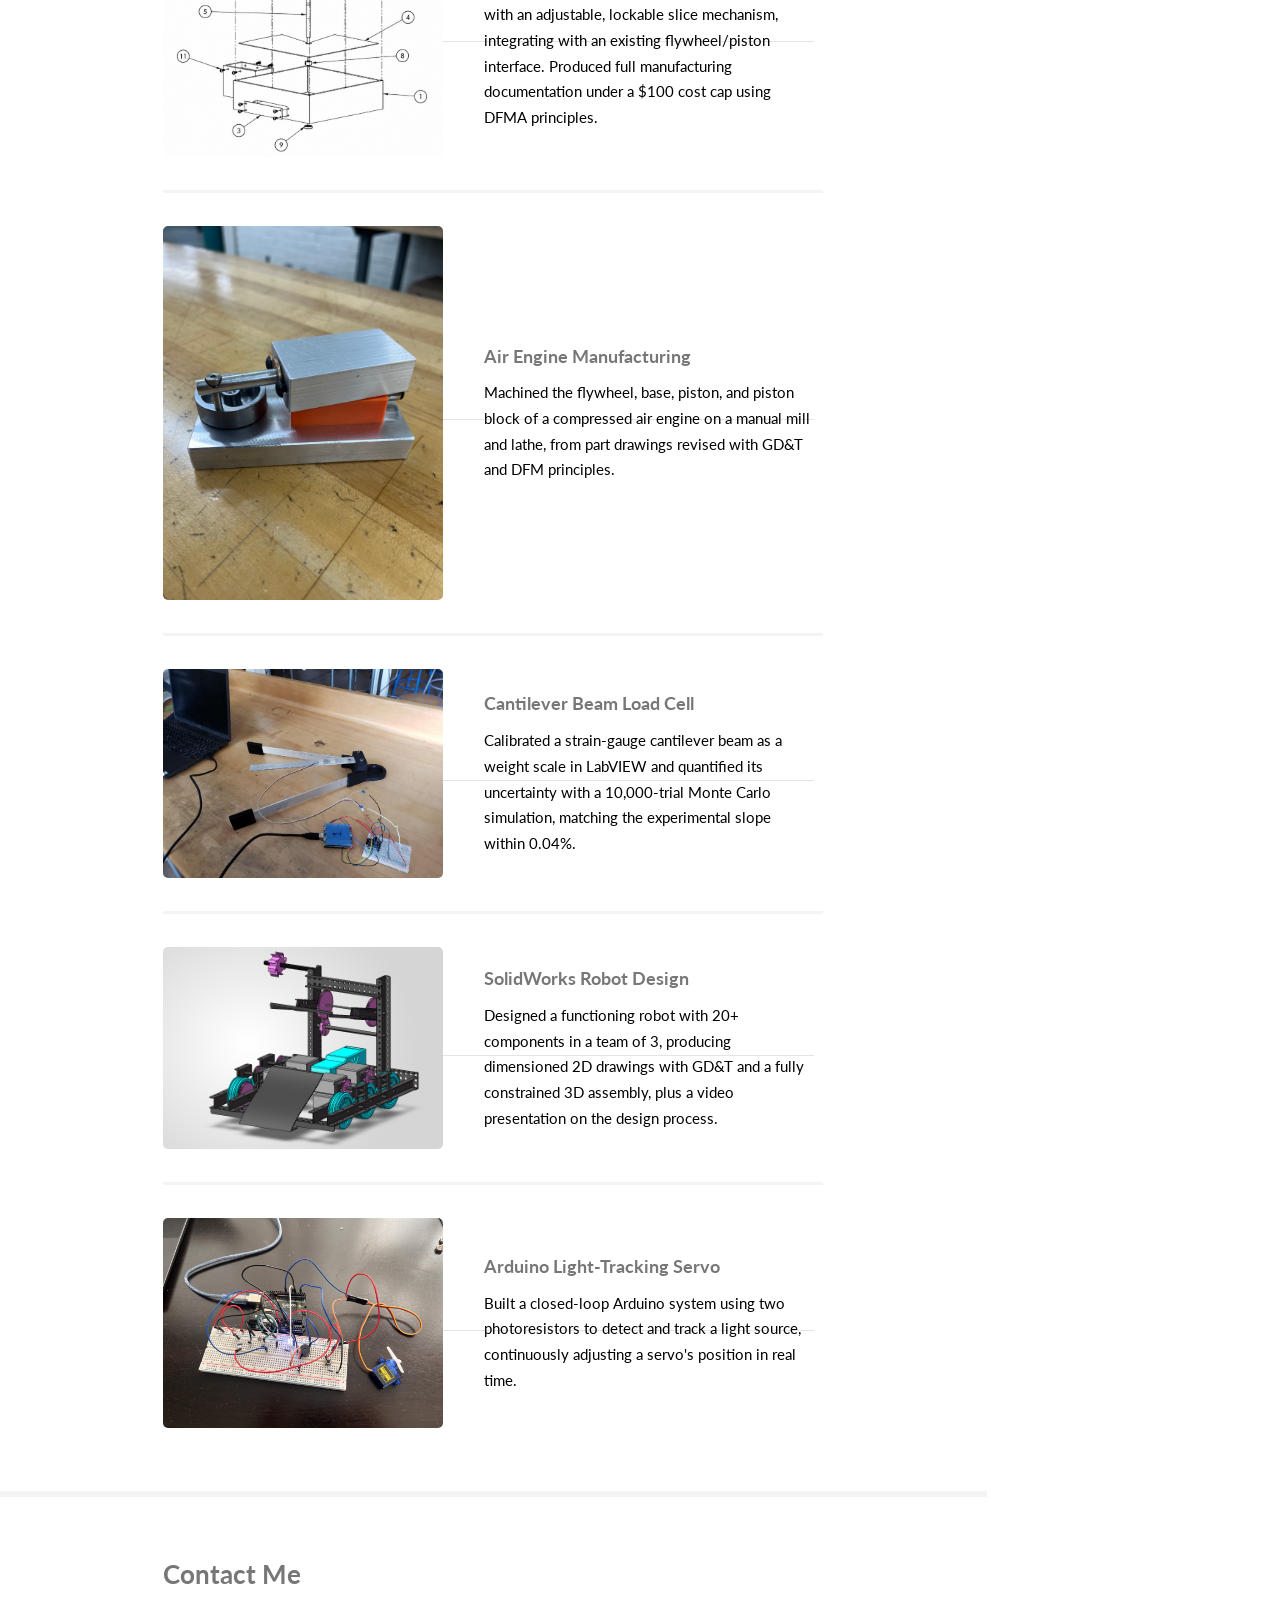
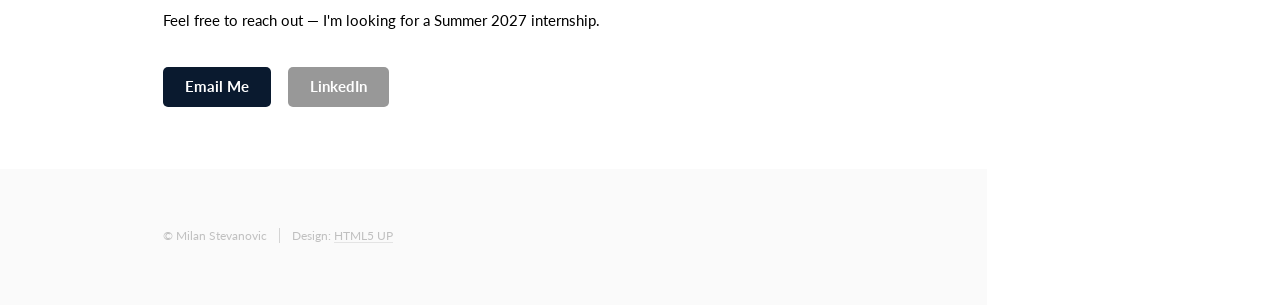
==== commit aa66985c: "Update index.html" ====
--- a/index.html
+++ b/index.html
@@ -99,7 +99,7 @@
 </article>
 										<article>
 											<a href="cantilever-load-cell.html" class="article-link">
-												<span class="image"><img src="images/load-cell-banner.png" alt="Cantilever beam load cell with strain gauge" /></span>
+												<span class="image"><img src="images/mom_lab_pic.png" alt="Cantilever beam load cell with strain gauge" /></span>
 												<div class="inner">
 													<h4>Cantilever Beam Load Cell</h4>
 													<p>Calibrated a strain-gauge cantilever beam as a weight scale in LabVIEW and quantified its uncertainty with a 10,000-trial Monte Carlo simulation, matching the experimental slope within 0.04%.</p>
